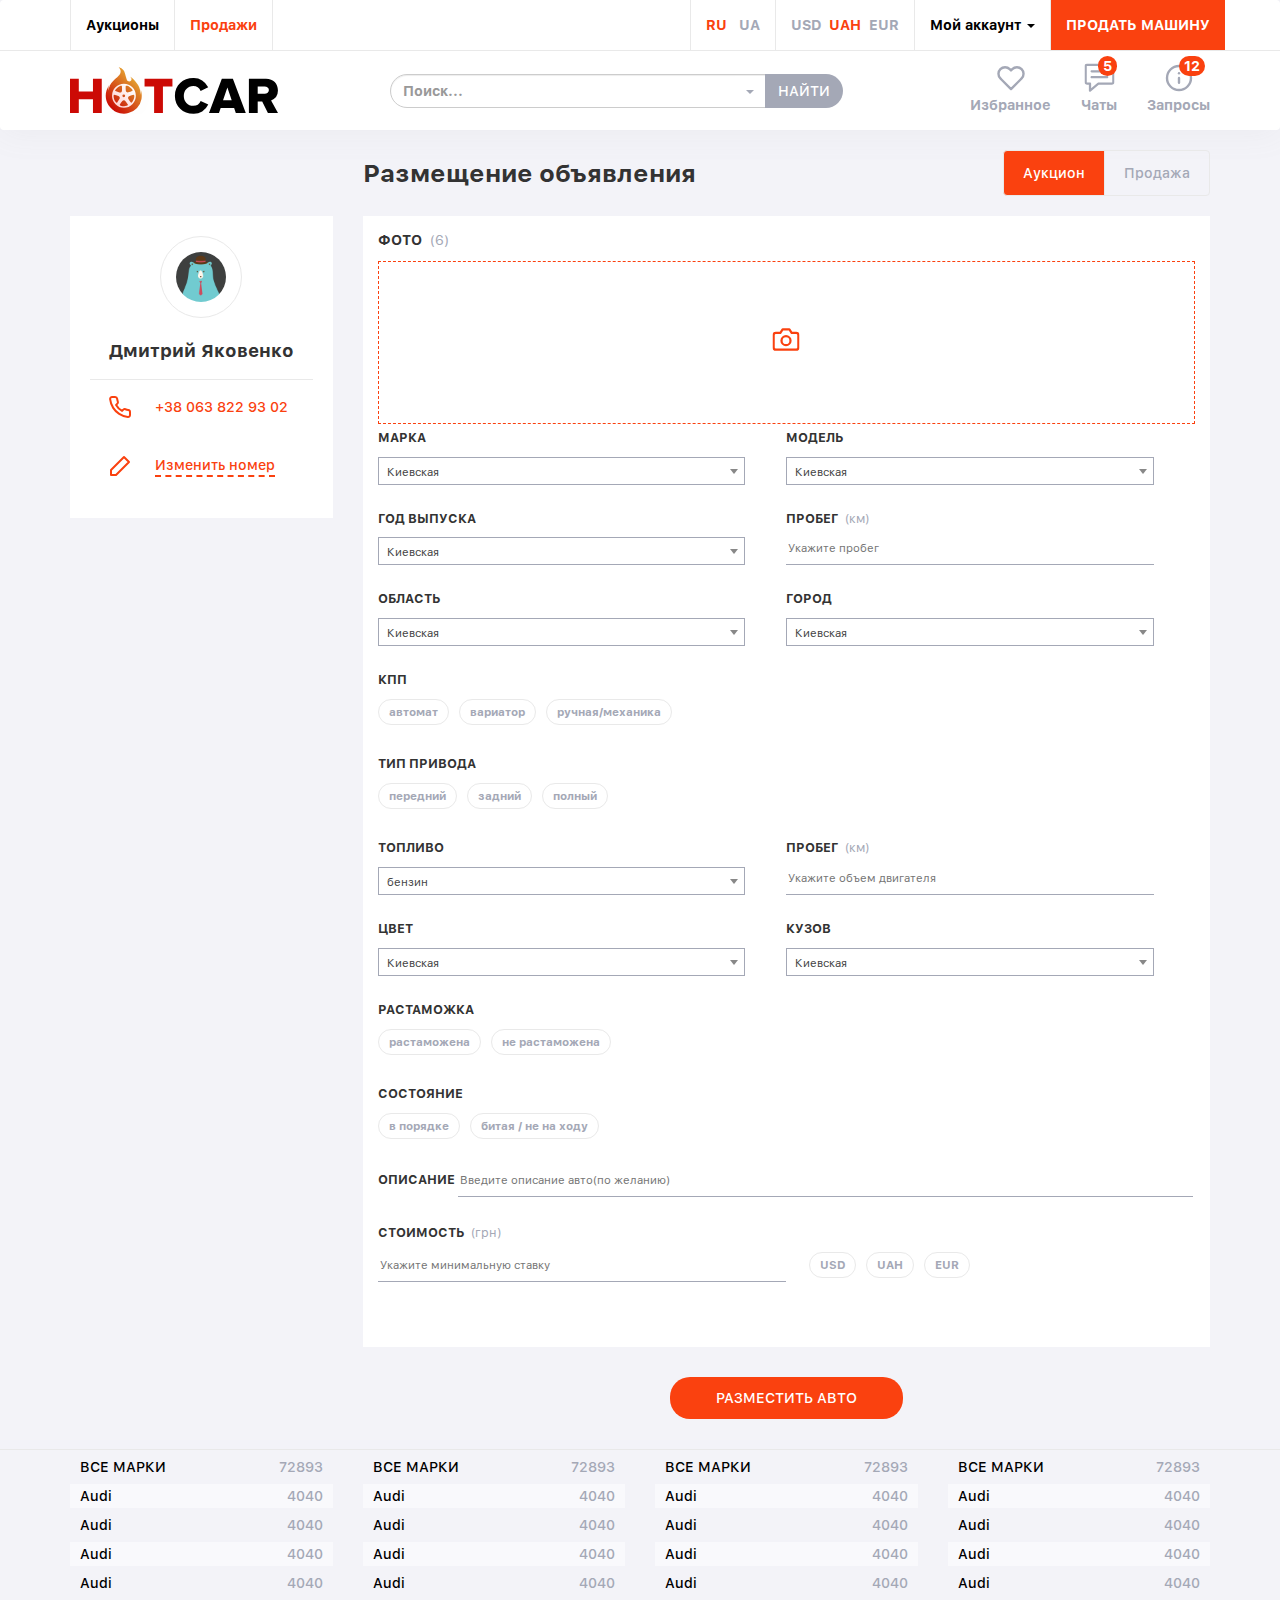
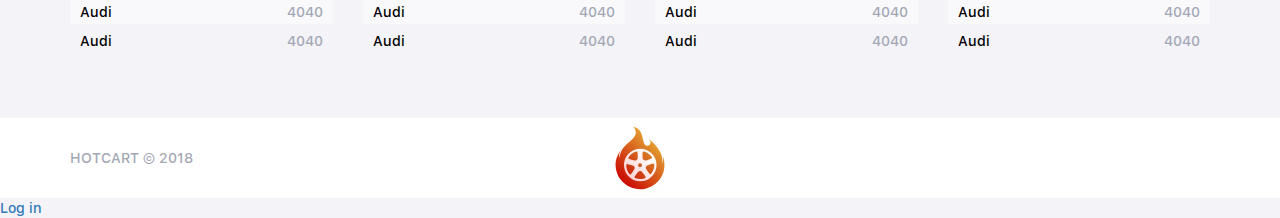
==== advert-auction.html @ 9078c1a8 "add advert fields" ====
<!DOCTYPE html>
<html lang="en">
<head>
    <meta charset="UTF-8">
    <title>Advert</title>
    <link rel="stylesheet" href="css/reset.css">
    <link rel="stylesheet" href="plugins/bootstrap/css/bootstrap.min.css">
    <link rel="stylesheet" href="plugins/Magnific-Popup/css/magnific-popup.css">
    <link rel="stylesheet" href="css/fonts.css">
    <link rel="stylesheet" href="https://use.fontawesome.com/releases/v5.0.13/css/all.css"
          integrity="sha384-DNOHZ68U8hZfKXOrtjWvjxusGo9WQnrNx2sqG0tfsghAvtVlRW3tvkXWZh58N9jp" crossorigin="anonymous">
    <link rel="stylesheet" href="plugins/select2/css/select2.css">
    <link rel="stylesheet" href="plugins/jquery-ui/jquery-ui.css">
    <link rel="stylesheet" href="css/style.css">
    <link rel="stylesheet" href="css/media-queries.css">
    <meta name="viewport" content="width=device-width, initial-scale=1">
</head>
<body>

<nav class="navbar">
    <div class="container-fluid">
        <div class="navbar-header">
            <button type="button" class="navbar-toggle collapsed" data-toggle="collapse"
                    data-target="#navbar-collapse-1, #navbar-collapse-2" aria-expanded="false">
                <span class="sr-only">Toggle navigation</span>
                <span class="icon-bar"></span>
                <span class="icon-bar"></span>
                <span class="icon-bar"></span>
            </button>
            <a class="navbar-brand navbar-brand-sm" href="index.html"><img src="assets/images/Logo.svg" alt=""></a>
        </div>
        <div class="collapse navbar-collapse navbar-layer-one" id="navbar-collapse-1">
            <div class="container">
                <ul class="nav navbar-nav link-black">
                    <li class="br-right br-left"><a href="auction-list.html">Аукционы <span
                            class="sr-only">(current)</span></a>
                    </li>
                    <li class="br-right"><a href="index.html" class="active" >Продажи</a></li>
                </ul>
                <ul class="nav navbar-nav navbar-right">
                    <li class="br-right br-left link-grey">
                        <div class="lang-select">
                            <a href="#" class="active">RU</a>
                            <a href="#">UA</a>
                        </div>
                    </li>
                    <li class="br-right">
                        <div class="curr-select link-grey">
                            <a href="#">USD</a>
                            <a href="#" class="active">UAH</a>
                            <a href="#">EUR</a>
                        </div>
                    </li>
                    <li class="dropdown link-black">
                        <a href="#" class="dropdown-toggle br-right" data-toggle="dropdown" role="button"
                           aria-haspopup="true" aria-expanded="false">Мой аккаунт <span class="caret"></span></a>
                        <ul class="dropdown-menu account-dropdown">
                            <li><a href="my-cars-auction.html"><span class="nav-icon"><i class="fas fa-car"></i></span>Мои авто</a></li>
                            <li role="separator" class="divider"></li>
                            <li><a class="profSetPopup" href="#profSet-modal"><span class="nav-icon"><i class="fas fa-cog"></i></span>Настройки</a></li>
                            <li role="separator" class="divider"></li>
                            <li><a href="#"><span class="nav-icon"><i class="fas fa-power-off"></i></span>Выйти</a></li>
                        </ul>
                    </li>
                    <li class="sale-car"><a href="advert-sale.html" class="btn-accent">Продать машину</a></li>
                </ul>
            </div>
        </div>
        <div class="collapse navbar-collapse  navbar-layer-two" id="navbar-collapse-2">
            <div class="container layer-two-container">
                <ul class="nav navbar-nav nav-brand">
                    <a class="navbar-brand navbar-brand-lg" href="index.html"><img src="assets/images/Logo.svg" alt=""></a>
                </ul>
                <ul class="nav navbar-nav navbar-grow">
                    <form class="navbar-form navbar-form--search">
                        <div class="input-group input-search">
                            <input class="form-control header-search" placeholder="Поиск..."
                                   aria-label="Text input with segmented button dropdown">
                            <div class="input-group-btn">
                                <button type="button" class="btn dropdown-toggle dropdown-search-toggle" data-toggle="dropdown"
                                        aria-haspopup="true" aria-expanded="false">
                                    <span class="caret"></span>
                                    <span class="sr-only">Toggle Dropdown</span>
                                </button>
                                <button type="button" class="btn btn-search">Найти</button>
                                <ul class="dropdown-menu dropdown-menu-right">
                                    <li><a href="auction-list.html">Аукционы</a></li>
                                    <li><a href="auction-list.html">Продажи</a></li>
                                </ul>
                            </div>
                        </div>
                    </form>
                </ul>
                <ul class="nav navbar-nav navbar-right nav-icons">
                    <li class="link-grey">
                        <a href="#">
                            <div class="header-icon">
                                <svg xmlns="http://www.w3.org/2000/svg" width="24" height="24" viewBox="0 0 24 24"
                                     fill="none" stroke="currentColor" stroke-width="2" stroke-linecap="round"
                                     stroke-linejoin="round" class="feather feather-heart">
                                    <path d="M20.84 4.61a5.5 5.5 0 0 0-7.78 0L12 5.67l-1.06-1.06a5.5 5.5 0 0 0-7.78 7.78l1.06 1.06L12 21.23l7.78-7.78 1.06-1.06a5.5 5.5 0 0 0 0-7.78z"></path>
                                </svg>
                            </div>
                            <span>Избранное</span>
                        </a>
                    </li>
                    <li class="link-grey">
                        <a href="#">
                            <div class="header-icon">
                                <svg xmlns="http://www.w3.org/2000/svg" width="25px" height="24px" viewBox="0 0 25 24"
                                     version="1.1" xmlns:xlink="http://www.w3.org/1999/xlink">
                                    <title>3H</title>
                                    <desc>Created with Sketch.</desc>
                                    <defs></defs>
                                    <g id="Page-1" stroke="none" stroke-width="1" fill="none" fill-rule="evenodd">
                                        <g id="Группы-Открыт-поиск-Copy" transform="translate(-25.000000, -762.000000)"
                                           fill="var(--regGtey)">
                                            <path d="M43.9082278,772.335443 C44.4329114,772.335443 44.8575949,772.759494 44.8575949,773.28481 C44.8575949,773.810127 44.4329114,774.234177 43.9082278,774.234177 L30.9721519,774.234177 C30.4474684,774.234177 30.0227848,773.810127 30.0227848,773.28481 C30.0227848,772.759494 30.4474684,772.335443 30.9721519,772.335443 L43.9082278,772.335443 Z M30.9721519,767.506329 L43.9082278,767.506329 C44.4329114,767.506329 44.8575949,767.93038 44.8575949,768.455696 C44.8575949,768.974684 44.4329114,769.405063 43.9082278,769.405063 L30.9721519,769.405063 C30.4474684,769.405063 30.0227848,768.974684 30.0227848,768.455696 C30.0227848,767.93038 30.4474684,767.506329 30.9721519,767.506329 Z M48.1012658,777.620253 C48.1012658,777.683544 47.978481,777.803797 47.7848101,777.803797 L36.5506329,777.803797 C36.535443,777.803797 36.521519,777.803797 36.5063291,777.803797 C36.4727848,777.810127 36.4398734,777.810127 36.4063291,777.816456 C36.3772152,777.822785 36.3481013,777.829114 36.3189873,777.835443 C36.2886076,777.841772 36.2594937,777.85443 36.2297468,777.860759 C36.2,777.873418 36.171519,777.886076 36.143038,777.898734 C36.1164557,777.911392 36.0911392,777.924051 36.0658228,777.936709 C36.0360759,777.955696 36.0082278,777.974684 35.9810127,778 C35.9689873,778.006329 35.9563291,778.012658 35.9449367,778.018987 L30.5379747,782.506329 L30.5379747,778.753165 C30.5379747,778.227848 30.1132911,777.803797 29.5886076,777.803797 L27.2151899,777.803797 C27.0221519,777.803797 26.8987342,777.683544 26.8987342,777.620253 L26.8987342,764.075949 C26.8987342,764.012658 27.0221519,763.898734 27.2151899,763.898734 L47.7848101,763.898734 C47.978481,763.898734 48.1012658,764.012658 48.1012658,764.075949 L48.1012658,777.620253 Z M27.2151899,762 C25.9943038,762 25,762.93038 25,764.075949 L25,777.620253 C25,778.772152 25.9943038,779.702532 27.2151899,779.702532 L28.6392405,779.702532 L28.6392405,784.525316 C28.6392405,784.892405 28.8518987,785.227848 29.185443,785.386076 C29.3139241,785.449367 29.4518987,785.474684 29.5886076,785.474684 C29.8063291,785.474684 30.021519,785.398734 30.1949367,785.259494 L36.893038,779.702532 L47.7848101,779.702532 C49.0063291,779.702532 50,778.772152 50,777.620253 L50,764.075949 C50,762.93038 49.0063291,762 47.7848101,762 L27.2151899,762 Z"
                                                  id="3H">
                                            </path>
                                        </g>
                                    </g>
                                </svg>
                            </div>
                            <span>Чаты</span>
                        </a>
                        <div class="pic-counter">5</div>
                    </li>
                    <li class="link-grey">
                        <a href="requests-page.html">
                            <div class="header-icon">
                                <svg xmlns="http://www.w3.org/2000/svg" width="24" height="24" viewBox="0 0 24 24"
                                     fill="none" stroke="currentColor" stroke-width="2" stroke-linecap="round"
                                     stroke-linejoin="round" class="feather feather-info">
                                    <circle cx="12" cy="12" r="10"></circle>
                                    <line x1="12" y1="16" x2="12" y2="12"></line>
                                    <line x1="12" y1="8" x2="12" y2="8"></line>
                                </svg>
                            </div>
                            <span>Запросы</span>
                        </a>
                        <div class="pic-counter">12</div>
                    </li>
                    <!--TODO-->
                    <!--UNLOGIN USER ICON-->
                    <!--<li class="link-grey">-->
                    <!--<a href="#logIn-modal" class="logInPopup">-->
                    <!--<div class="header-icon header-icon__unlogin">-->
                    <!--<svg id="target" xmlns="http://www.w3.org/2000/svg" viewBox="0 0 24 24">-->
                    <!--<path d="M12,8a2.5,2.5,0,1,0,2.5,2.5A2.5,2.5,0,0,0,12,8Zm0,4a1.5,1.5,0,1,1,1.5-1.5A1.5,1.5,0,0,1,12,12Z"/>-->
                    <!--<path d="M12,5a7,7,0,1,0,7,7A7,7,0,0,0,12,5ZM8.6,16.94a5.09,5.09,0,0,1,.22-.54,3.58,3.58,0,0,1,6.37.09c.07.15.13.31.19.47A6.06,6.06,0,0,1,12,18,6,6,0,0,1,8.6,16.94Zm7.58-.65c0-.08-.06-.18-.11-.27A4.57,4.57,0,0,0,8,15.92a2.28,2.28,0,0,0-.15.36,6,6,0,1,1,8.38,0Z"/>-->
                    <!--</svg>-->
                    <!--</div>-->
                    <!--<span>Авторизация</span>-->
                    <!--</a>-->
                    <!--</li>-->
                </ul>
            </div>
        </div>
    </div>
</nav>

<section class="page-content">
    <div class="container">
        <div class="row">
            <div class="col-xs-12 col-sm-offset-4 col-sm-8 col-md-offset-3 col-md-9 col-lg-offset-3 col-lg-9">
                <div class="page-title-wrapper page-title-wrapper__advert">
                    <div class="page-title">
                        <div class="page-title__name">Размещение объявления</div>
                    </div>
                    <div class="advert-type-select">
                        <a href="advert-auction.html" class="btn advert-btn advert-btn__auction active" for="AdvertAuction">Аукцион</a>
                        <a href="advert-sale.html" class="btn advert-btn advert-btn__sell" for="AdvertSale">Продажа</a>
                    </div>
                </div>
            </div>
        </div>
        <div class="row">
            <div class="col-xs-12 col-sm-4 col-md-3 col-lg-3">
                <div class="sidebar-block sidebar-seller sidebar-seller__owner">
                    <div class="seller-bio">
                        <div class="seller-img">
                            <img src="assets/images/profile-avatar.png" alt="Profile image">
                        </div>
                        <div class="seller-description">
                            <div class="seller-name">Дмитрий Яковенко</div>
                        </div>
                    </div>
                    <div class="seller-info">
                        <div class="sidebar-seller-svg">
                            <svg xmlns="http://www.w3.org/2000/svg" width="24" height="24" viewBox="0 0 24 24"
                                 fill="none" stroke="currentColor" stroke-width="2" stroke-linecap="round"
                                 stroke-linejoin="round" class="feather feather-phone">
                                <path d="M22 16.92v3a2 2 0 0 1-2.18 2 19.79 19.79 0 0 1-8.63-3.07 19.5 19.5 0 0 1-6-6 19.79 19.79 0 0 1-3.07-8.67A2 2 0 0 1 4.11 2h3a2 2 0 0 1 2 1.72 12.84 12.84 0 0 0 .7 2.81 2 2 0 0 1-.45 2.11L8.09 9.91a16 16 0 0 0 6 6l1.27-1.27a2 2 0 0 1 2.11-.45 12.84 12.84 0 0 0 2.81.7A2 2 0 0 1 22 16.92z"></path>
                            </svg>
                        </div>
                        <div class="seller-contact seller-phone seller-phone">+38 063 822 93 02</div>
                    </div>
                    <div class="seller-info">
                        <div class="sidebar-seller-svg">
                            <svg xmlns="http://www.w3.org/2000/svg" width="24" height="24" viewBox="0 0 24 24"
                                 fill="none" stroke="currentColor" stroke-width="2" stroke-linecap="round"
                                 stroke-linejoin="round" class="feather feather-edit-2">
                                <polygon points="16 3 21 8 8 21 3 21 3 16 16 3"></polygon>
                            </svg>
                        </div>
                        <div class="seller-contact">Изменить номер</div>
                    </div>
                </div>

            </div>
            <div class="col-xs-12 col-sm-8 col-md-9 col-lg-9">
                <div class="advert-content clearfix">
                    <div class="advert-opt advert-opt__long">
                        <div class="advert-opt-name">фото</div>
                        <div class="advert-counter-value">6</div>
                        <div class="advert-fileupload">
                            <div id="dZUpload" class="dropzone">
                                <div class="upload-space dz-preview dz-processing dz-error dz-complete dz-image-preview" id="uploadIcon">
                                    <div class="dropzone-icon">
                                        <svg xmlns="http://www.w3.org/2000/svg" width="24" height="24"
                                             viewBox="0 0 24 24"
                                             fill="none" stroke="currentColor" stroke-width="2" stroke-linecap="round"
                                             stroke-linejoin="round" class="feather feather-camera">
                                            <path d="M23 19a2 2 0 0 1-2 2H3a2 2 0 0 1-2-2V8a2 2 0 0 1 2-2h4l2-3h6l2 3h4a2 2 0 0 1 2 2z"></path>
                                            <circle cx="12" cy="13" r="4"></circle>
                                        </svg>
                                    </div>
                                </div>
                            </div>
                        </div>
                        <div class="advert-opt">
                            <div class="advert-opt-name">марка</div>
                            <div class="advert-opt-select">
                                <select class="js-select">
                                    <option value="KY">Киевская</option>
                                    <option value="CH">Черниговская</option>
                                    <option value="LV">Львовская</option>
                                    <option value="KH">Харьковская</option>
                                </select>
                            </div>
                        </div>
                        <div class="advert-opt">
                            <div class="advert-opt-name">модель</div>
                            <div class="advert-opt-select">
                                <select class="js-select">
                                    <option value="KY">Киевская</option>
                                    <option value="CH">Черниговская</option>
                                    <option value="LV">Львовская</option>
                                    <option value="KH">Харьковская</option>
                                </select>
                            </div>
                        </div>
                        <div class="advert-opt">
                            <div class="advert-opt-name">год выпуска</div>
                            <div class="advert-opt-select">
                                <select class="js-select">
                                    <option value="KY">Киевская</option>
                                    <option value="CH">Черниговская</option>
                                    <option value="LV">Львовская</option>
                                    <option value="KH">Харьковская</option>
                                </select>
                            </div>
                        </div>
                        <div class="advert-opt">
                            <div class="advert-opt-name">пробег</div>
                            <div class="advert-counter-value">км</div>
                            <input type="text" class="advert-opt-input" placeholder="Укажите пробег">
                        </div>
                        <div class="advert-opt">
                            <div class="advert-opt-name">область</div>
                            <div class="advert-opt-select">
                                <select class="js-select">
                                    <option value="KY">Киевская</option>
                                    <option value="CH">Черниговская</option>
                                    <option value="LV">Львовская</option>
                                    <option value="KH">Харьковская</option>
                                </select>
                            </div>
                        </div>
                        <div class="advert-opt">
                            <div class="advert-opt-name">город</div>
                            <div class="advert-opt-select">
                                <select class="js-select">
                                    <option value="KY">Киевская</option>
                                    <option value="CH">Черниговская</option>
                                    <option value="LV">Львовская</option>
                                    <option value="KH">Харьковская</option>
                                </select>
                            </div>
                        </div>
                        <div class="advert-opt advert-opt__long">
                            <div class="advert-opt-name">кпп</div>
                            <div class="advert-opt-list">
                                <input type="radio" class="advert-radio" id="kppAuto" name="advertKpp">
                                <label for="kppAuto" class="advert-opt-list-item">автомат</label>
                                <input type="radio" class="advert-radio" id="kppVariator" name="advertKpp">
                                <label for="kppVariator" class="advert-opt-list-item">вариатор</label>
                                <input type="radio" class="advert-radio" id="kppMix" name="advertKpp">
                                <label for="kppMix" class="advert-opt-list-item">ручная/механика</label>
                            </div>
                        </div>
                        <div class="advert-opt advert-opt__long">
                            <div class="advert-opt-name">тип привода</div>
                            <div class="advert-opt-list">
                                <input type="radio" class="advert-radio" id="driveFront" name="advertDrive">
                                <label for="driveFront" class="advert-opt-list-item">передний</label>
                                <input type="radio" class="advert-radio" id="driveBack" name="advertDrive">
                                <label for="driveBack" class="advert-opt-list-item">задний</label>
                                <input type="radio" class="advert-radio" id="driveFull" name="advertDrive">
                                <label for="driveFull" class="advert-opt-list-item">полный</label>
                            </div>
                        </div>
                        <div class="advert-opt">
                            <div class="advert-opt-name">топливо</div>
                            <div class="advert-opt-select">
                                <select class="js-select">
                                    <option value="KY">бензин</option>
                                    <option value="CH">газ</option>
                                    <option value="LV">газ/бензин</option>
                                    <option value="KH">дизель</option>
                                </select>
                            </div>
                        </div>
                        <div class="advert-opt">
                            <div class="advert-opt-name">пробег</div>
                            <div class="advert-counter-value">км</div>
                            <input type="text" class="advert-opt-input" placeholder="Укажите объем двигателя">
                        </div>
                        <div class="advert-opt">
                            <div class="advert-opt-name">цвет</div>
                            <div class="advert-opt-select">
                                <select class="js-select">
                                    <option value="KY">Киевская</option>
                                    <option value="CH">Черниговская</option>
                                    <option value="LV">Львовская</option>
                                    <option value="KH">Харьковская</option>
                                </select>
                            </div>
                        </div>
                        <div class="advert-opt">
                            <div class="advert-opt-name">кузов</div>
                            <div class="advert-opt-select">
                                <select class="js-select">
                                    <option value="KY">Киевская</option>
                                    <option value="CH">Черниговская</option>
                                    <option value="LV">Львовская</option>
                                    <option value="KH">Харьковская</option>
                                </select>
                            </div>
                        </div>
                        <div class="advert-opt advert-opt__long">
                            <div class="advert-opt-name">растаможка</div>
                            <div class="advert-opt-list">
                                <input type="radio" class="advert-radio" id="borderYes" name="advertBorder">
                                <label for="borderYes" class="advert-opt-list-item">растаможена</label>
                                <input type="radio" class="advert-radio" id="borderNo" name="advertBorder">
                                <label for="borderNo" class="advert-opt-list-item">не растаможена</label>
                            </div>
                        </div>
                        <div class="advert-opt advert-opt__long">
                            <div class="advert-opt-name">состояние</div>
                            <div class="advert-opt-list">
                                <input type="radio" class="advert-radio" id="stateYes" name="advertState">
                                <label for="stateYes" class="advert-opt-list-item">в порядке</label>
                                <input type="radio" class="advert-radio" id="stateNo" name="advertState">
                                <label for="stateNo" class="advert-opt-list-item">битая / не на ходу</label>
                            </div>
                        </div>
                        <div class="advert-opt advert-opt__long">
                            <div class="advert-opt-name">описание</div>
                            <input type="text" class="advert-opt-input" placeholder="Введите описание авто(по желанию)">
                        </div>
                        <div class="advert-opt advert-opt__long">
                            <div class="advert-opt-name">стоимость</div>
                            <div class="advert-counter-value">грн</div>
                            <div class="advert-opt-list advert-opt-list__curr">
                                <input type="text" class="advert-opt-input" placeholder="Укажите минимальную ставку">
                                <input type="radio" class="advert-radio" id="currUSD" name="advertCurrency">
                                <label for="currUSD" class="advert-opt-list-item">USD</label>
                                <input type="radio" class="advert-radio" id="currUAH" name="advertCurrency">
                                <label for="currUAH" class="advert-opt-list-item">UAH</label>
                                <input type="radio" class="advert-radio" id="currEUR" name="advertCurrency">
                                <label for="currEUR" class="advert-opt-list-item">EUR</label>
                            </div>
                        </div>
                    </div>
                </div>
                <div class="btn__more">
                    <button class="btn btn-accent btn-round">Разместить авто</button>
                </div>
            </div>
        </div>
</section>

<section class="footer">
    <div class="container">
        <div class="row">
            <div class="hidden-xs hidden-sm col-md-3 col-lg-3">
                <div class="footer-moldel-list">
                    <a href="#" class="footer-model clearfix">
                        <div class="footer-model__name">ВСЕ МАРКИ</div>
                        <div class="footer-model__value">72893</div>
                    </a>
                    <a href="#" class="footer-model clearfix">
                        <div class="footer-model__name">Audi</div>
                        <div class="footer-model__value">4040</div>
                    </a>
                    <a href="#" class="footer-model clearfix">
                        <div class="footer-model__name">Audi</div>
                        <div class="footer-model__value">4040</div>
                    </a>
                    <a href="#" class="footer-model clearfix">
                        <div class="footer-model__name">Audi</div>
                        <div class="footer-model__value">4040</div>
                    </a>
                    <a href="#" class="footer-model clearfix">
                        <div class="footer-model__name">Audi</div>
                        <div class="footer-model__value">4040</div>
                    </a>
                    <a href="#" class="footer-model clearfix">
                        <div class="footer-model__name">Audi</div>
                        <div class="footer-model__value">4040</div>
                    </a>
                    <a href="#" class="footer-model clearfix">
                        <div class="footer-model__name">Audi</div>
                        <div class="footer-model__value">4040</div>
                    </a>
                </div>
            </div>
            <div class="hidden-xs hidden-sm col-md-3 col-lg-3">
                <div class="footer-moldel-list">
                    <a href="#" class="footer-model clearfix">
                        <div class="footer-model__name">ВСЕ МАРКИ</div>
                        <div class="footer-model__value">72893</div>
                    </a>
                    <a href="#" class="footer-model clearfix">
                        <div class="footer-model__name">Audi</div>
                        <div class="footer-model__value">4040</div>
                    </a>
                    <a href="#" class="footer-model clearfix">
                        <div class="footer-model__name">Audi</div>
                        <div class="footer-model__value">4040</div>
                    </a>
                    <a href="#" class="footer-model clearfix">
                        <div class="footer-model__name">Audi</div>
                        <div class="footer-model__value">4040</div>
                    </a>
                    <a href="#" class="footer-model clearfix">
                        <div class="footer-model__name">Audi</div>
                        <div class="footer-model__value">4040</div>
                    </a>
                    <a href="#" class="footer-model clearfix">
                        <div class="footer-model__name">Audi</div>
                        <div class="footer-model__value">4040</div>
                    </a>
                    <a href="#" class="footer-model clearfix">
                        <div class="footer-model__name">Audi</div>
                        <div class="footer-model__value">4040</div>
                    </a>
                </div>
            </div>
            <div class="hidden-xs hidden-sm col-md-3 col-lg-3">
                <div class="footer-moldel-list">
                    <a href="#" class="footer-model clearfix">
                        <div class="footer-model__name">ВСЕ МАРКИ</div>
                        <div class="footer-model__value">72893</div>
                    </a>
                    <a href="#" class="footer-model clearfix">
                        <div class="footer-model__name">Audi</div>
                        <div class="footer-model__value">4040</div>
                    </a>
                    <a href="#" class="footer-model clearfix">
                        <div class="footer-model__name">Audi</div>
                        <div class="footer-model__value">4040</div>
                    </a>
                    <a href="#" class="footer-model clearfix">
                        <div class="footer-model__name">Audi</div>
                        <div class="footer-model__value">4040</div>
                    </a>
                    <a href="#" class="footer-model clearfix">
                        <div class="footer-model__name">Audi</div>
                        <div class="footer-model__value">4040</div>
                    </a>
                    <a href="#" class="footer-model clearfix">
                        <div class="footer-model__name">Audi</div>
                        <div class="footer-model__value">4040</div>
                    </a>
                    <a href="#" class="footer-model clearfix">
                        <div class="footer-model__name">Audi</div>
                        <div class="footer-model__value">4040</div>
                    </a>
                </div>
            </div>
            <div class="hidden-xs hidden-sm col-md-3 col-lg-3">
                <div class="footer-moldel-list">
                    <a href="#" class="footer-model clearfix">
                        <div class="footer-model__name">ВСЕ МАРКИ</div>
                        <div class="footer-model__value">72893</div>
                    </a>
                    <a href="#" class="footer-model clearfix">
                        <div class="footer-model__name">Audi</div>
                        <div class="footer-model__value">4040</div>
                    </a>
                    <a href="#" class="footer-model clearfix">
                        <div class="footer-model__name">Audi</div>
                        <div class="footer-model__value">4040</div>
                    </a>
                    <a href="#" class="footer-model clearfix">
                        <div class="footer-model__name">Audi</div>
                        <div class="footer-model__value">4040</div>
                    </a>
                    <a href="#" class="footer-model clearfix">
                        <div class="footer-model__name">Audi</div>
                        <div class="footer-model__value">4040</div>
                    </a>
                    <a href="#" class="footer-model clearfix">
                        <div class="footer-model__name">Audi</div>
                        <div class="footer-model__value">4040</div>
                    </a>
                    <a href="#" class="footer-model clearfix">
                        <div class="footer-model__name">Audi</div>
                        <div class="footer-model__value">4040</div>
                    </a>
                </div>
            </div>
        </div>
    </div>
    <div class="footer-white">
        <div class="container">
            <div class="row">
                <div class="col-xs-4 col-sm-4 col-md-4 col-lg-4">
                    <div class="footer-copyright">
                        hotcart &#169 2018
                    </div>
                </div>
                <div class="col-xs-4 col-sm-4 col-md-4 col-lg-4">
                    <a href="index.html" class="footer-logo">
                        <img src="assets/images/Logo-icon.svg" alt="">
                    </a>
                </div>
                <div class="col-xs-4 col-sm-4 col-md-4 col-lg-4">
                    <div class="footer-share">
                        <a href="#" class="footer-share__facebook"><i class="fab fa-facebook-f"></i></a>
                        <a href="#" class="footer-share__telegram"><i class="fab fa-telegram"></i></a>
                    </div>
                </div>
            </div>
        </div>
    </div>
</section>

<a class="logInPopup" href="#logIn-modal">Log in</a>

<div id="logIn-modal" class="popup-content login-popup mfp-hide">
    <div class="popup-header clearfix">
        <div class="popup-tab br-right active">
            <div class="popup-tab-num">1</div>
            <div class="popup-tab-text">Ввод номера</div>
        </div>
        <div class="popup-tab br-right">
            <div class="popup-tab-num">2</div>
            <div class="popup-tab-text">Проверка номера</div>
        </div>
        <a class="popup-modal-dismiss" href="#" id="popup-close">
            <svg xmlns="http://www.w3.org/2000/svg" width="24" height="24" viewBox="0 0 24 24" fill="none"
                 stroke="currentColor" stroke-width="2" stroke-linecap="round" stroke-linejoin="round"
                 class="feather feather-x">
                <line x1="18" y1="6" x2="6" y2="18"></line>
                <line x1="6" y1="6" x2="18" y2="18"></line>
            </svg>
        </a>
    </div>
    <div class="popup-tab-content" id="phoneCheckTab">
        <div class="popup-title">Авторизация</div>
        <div class="popup-subtitle">Чтобы войти в систему, укажите номер елефона</div>
        <input type="text" id="logInPhone" class="form-control popoup-phone" placeholder="380">
        <button class="btn btn-popup btn-accent" id="phoneEnter">вход</button>
    </div>

    <div class="popup-tab-content" id="codeCheckTab">
        <div class="popup-title">Авторизация</div>
        <div class="popup-subtitle">На ваш телефон будет отправлено СМС с кодом подтверждения</div>
        <input type="text" id="logInPhoneConfirm" class="form-control popoup-phone popoup-phone-confirm"
               placeholder="0000">
        <button class="btn btn-popup btn-accent">готово</button>
    </div>
</div>


<div id="profSet-modal" class="popup-content profile-popup mfp-hide">
    <a class="popup-modal-dismiss" href="#" id="popup-close">
        <svg xmlns="http://www.w3.org/2000/svg" width="24" height="24" viewBox="0 0 24 24" fill="none"
             stroke="currentColor" stroke-width="2" stroke-linecap="round" stroke-linejoin="round"
             class="feather feather-x">
            <line x1="18" y1="6" x2="6" y2="18"></line>
            <line x1="6" y1="6" x2="18" y2="18"></line>
        </svg>
    </a>
    <div class="profile-set-wrapper">
        <div class="popup-title">Настройки профиля</div>
        <div class="profile-set-img">
            <svg id="target" xmlns="http://www.w3.org/2000/svg" viewBox="0 0 24 24"><title>User</title>
                <path d="M12,8a2.5,2.5,0,1,0,2.5,2.5A2.5,2.5,0,0,0,12,8Zm0,4a1.5,1.5,0,1,1,1.5-1.5A1.5,1.5,0,0,1,12,12Z"/>
                <path d="M12,5a7,7,0,1,0,7,7A7,7,0,0,0,12,5ZM8.6,16.94a5.09,5.09,0,0,1,.22-.54,3.58,3.58,0,0,1,6.37.09c.07.15.13.31.19.47A6.06,6.06,0,0,1,12,18,6,6,0,0,1,8.6,16.94Zm7.58-.65c0-.08-.06-.18-.11-.27A4.57,4.57,0,0,0,8,15.92a2.28,2.28,0,0,0-.15.36,6,6,0,1,1,8.38,0Z"/>
            </svg>
            <a href="#">Добавить фото</a>
        </div>
        <div class="profile-set">
            <div class="profile-set__title">имя</div>
            <div class="prof-set prof-set__name">
                <input type="text" class="set-input" placeholder="Укажите ваше имя">
            </div>
            <div class="profile-set__title">фамилия</div>
            <div class="prof-set prof-set__lname">
                <input type="text" class="set-input" placeholder="Укажите вашу фамилию">
            </div>
            <div class="profile-set__title">область</div>
            <div class="prof-set prof-set__region">
                <select class="js-select">
                    <option value="KY">Киевская</option>
                    <option value="CH">Черниговская</option>
                    <option value="LV">Львовская</option>
                    <option value="KH">Харьковская</option>
                </select>
            </div>
            <div class="profile-set__title">город</div>
            <div class="prof-set prof-set__city">
                <select class="js-select">
                    <option value="KY">Киев</option>
                    <option value="CH">Чернигов</option>
                    <option value="LV">Львов</option>
                    <option value="KH">Харьков</option>
                    <option value="LU">Луганск</option>
                </select>
            </div>
            <div class="profile-set__title">e-mail</div>
            <div class="prof-set prof-set__email">
                <input type="text" class="set-input" placeholder="Укажите e-mail">
            </div>
        </div>
        <div class="popup-btn-wrapper">
            <button class="btn btn-popup btn-accent">сохранить</button>
        </div>
    </div>
</div>

<div id="logIn-modal" class="popup-content login-popup mfp-hide">
    <div class="popup-header clearfix">
        <div class="popup-tab br-right active">
            <div class="popup-tab-num">1</div>
            <div class="popup-tab-text">Ввод номера</div>
        </div>
        <div class="popup-tab br-right">
            <div class="popup-tab-num">2</div>
            <div class="popup-tab-text">Проверка номера</div>
        </div>
        <a class="popup-modal-dismiss" href="#" id="popup-close">
            <svg xmlns="http://www.w3.org/2000/svg" width="24" height="24" viewBox="0 0 24 24" fill="none"
                 stroke="currentColor" stroke-width="2" stroke-linecap="round" stroke-linejoin="round"
                 class="feather feather-x">
                <line x1="18" y1="6" x2="6" y2="18"></line>
                <line x1="6" y1="6" x2="18" y2="18"></line>
            </svg>
        </a>
    </div>
    <div class="popup-tab-content" id="phoneCheckTab">
        <div class="popup-title">Авторизация</div>
        <div class="popup-subtitle">Чтобы войти в систему, укажите номер елефона</div>
        <input type="text" id="logInPhone" class="form-control popoup-phone" placeholder="380">
        <button class="btn btn-popup btn-accent" id="phoneEnter">вход</button>
    </div>

    <div class="popup-tab-content" id="codeCheckTab">
        <div class="popup-title">Авторизация</div>
        <div class="popup-subtitle">На ваш телефон будет отправлено СМС с кодом подтверждения</div>
        <input type="text" id="logInPhoneConfirm" class="form-control popoup-phone popoup-phone-confirm"
               placeholder="0000">
        <button class="btn btn-popup btn-accent">готово</button>
    </div>
</div>


<div id="profSet-modal" class="popup-content profile-popup mfp-hide">
    <a class="popup-modal-dismiss" href="#" id="popup-close">
        <svg xmlns="http://www.w3.org/2000/svg" width="24" height="24" viewBox="0 0 24 24" fill="none"
             stroke="currentColor" stroke-width="2" stroke-linecap="round" stroke-linejoin="round"
             class="feather feather-x">
            <line x1="18" y1="6" x2="6" y2="18"></line>
            <line x1="6" y1="6" x2="18" y2="18"></line>
        </svg>
    </a>
    <div class="profile-set-wrapper">
        <div class="popup-title">Настройки профиля</div>
        <div class="profile-set-img">
            <svg id="target" xmlns="http://www.w3.org/2000/svg" viewBox="0 0 24 24"><title>User</title>
                <path d="M12,8a2.5,2.5,0,1,0,2.5,2.5A2.5,2.5,0,0,0,12,8Zm0,4a1.5,1.5,0,1,1,1.5-1.5A1.5,1.5,0,0,1,12,12Z"/>
                <path d="M12,5a7,7,0,1,0,7,7A7,7,0,0,0,12,5ZM8.6,16.94a5.09,5.09,0,0,1,.22-.54,3.58,3.58,0,0,1,6.37.09c.07.15.13.31.19.47A6.06,6.06,0,0,1,12,18,6,6,0,0,1,8.6,16.94Zm7.58-.65c0-.08-.06-.18-.11-.27A4.57,4.57,0,0,0,8,15.92a2.28,2.28,0,0,0-.15.36,6,6,0,1,1,8.38,0Z"/>
            </svg>
            <a href="#">Добавить фото</a>
        </div>
        <div class="profile-set">
            <div class="profile-set__title">имя</div>
            <div class="prof-set prof-set__name">
                <input type="text" class="set-input" placeholder="Укажите ваше имя">
            </div>
            <div class="profile-set__title">фамилия</div>
            <div class="prof-set prof-set__lname">
                <input type="text" class="set-input" placeholder="Укажите вашу фамилию">
            </div>
            <div class="profile-set__title">область</div>
            <div class="prof-set prof-set__region">
                <select class="js-select">
                    <option value="KY">Киевская</option>
                    <option value="CH">Черниговская</option>
                    <option value="LV">Львовская</option>
                    <option value="KH">Харьковская</option>
                </select>
            </div>
            <div class="profile-set__title">город</div>
            <div class="prof-set prof-set__city">
                <select class="js-select">
                    <option value="KY">Киев</option>
                    <option value="CH">Чернигов</option>
                    <option value="LV">Львов</option>
                    <option value="KH">Харьков</option>
                    <option value="LU">Луганск</option>
                </select>
            </div>
            <div class="profile-set__title">e-mail</div>
            <div class="prof-set prof-set__email">
                <input type="text" class="set-input" placeholder="Укажите e-mail">
            </div>
        </div>
        <div class="popup-btn-wrapper">
            <button class="btn btn-popup btn-accent">сохранить</button>
        </div>
    </div>
</div>


<script src="https://ajax.googleapis.com/ajax/libs/jquery/1.11.0/jquery.min.js"></script>
<script src="plugins/bootstrap/js/bootstrap.min.js"></script>
<script src="plugins/Magnific-Popup/js/jquery.magnific-popup.min.js"></script>
<script src="plugins/maskedinput/jquery.maskedinput.js"></script>
<script src="plugins/slick/slick.min.js"></script>
<script src="plugins/select2/js/select2.js"></script>
<script src="plugins/jquery-ui/jquery-ui.js"></script>
<script src="plugins/dropzone/dropzone.js"></script>
<script src="plugins/jquery.countdown-2.2.0/jquery.countdown.min.js"></script>
<script src="plugins/ion-rangeSlider/js/ion.rangeSlider.js"></script>
<script src="js/common.js"></script>

</body>
</html>
---- css/fonts.css ----
@font-face{
    font-family: "SFUI-Text";
    src: url("../fonts/SFUIText-Regular.otf");
    font-weight: 300;
}

@font-face{
    font-family: "SFUI-Text";
    src: url("../fonts/SFUIText-Medium.otf");
    font-weight: 500;
}

@font-face{
    font-family: "SFUI-Text";
    src: url("../fonts/SF-UI-Text-Bold.otf");
    font-weight: 700;
}
---- plugins/select2/css/select2.css ----
.select2-container {
  box-sizing: border-box;
  display: inline-block;
  margin: 0;
  position: relative;
  vertical-align: middle; }
  .select2-container .select2-selection--single {
    box-sizing: border-box;
    cursor: pointer;
    display: block;
    height: 28px;
    user-select: none;
    -webkit-user-select: none; }
    .select2-container .select2-selection--single .select2-selection__rendered {
      display: block;
      padding-left: 8px;
      padding-right: 20px;
      overflow: hidden;
      text-overflow: ellipsis;
      white-space: nowrap; }
    .select2-container .select2-selection--single .select2-selection__clear {
      position: relative; }
  .select2-container[dir="rtl"] .select2-selection--single .select2-selection__rendered {
    padding-right: 8px;
    padding-left: 20px; }
  .select2-container .select2-selection--multiple {
    box-sizing: border-box;
    cursor: pointer;
    display: block;
    min-height: 32px;
    user-select: none;
    -webkit-user-select: none; }
    .select2-container .select2-selection--multiple .select2-selection__rendered {
      display: inline-block;
      overflow: hidden;
      padding-left: 8px;
      text-overflow: ellipsis;
      white-space: nowrap; }
  .select2-container .select2-search--inline {
    float: left; }
    .select2-container .select2-search--inline .select2-search__field {
      box-sizing: border-box;
      border: none;
      font-size: 100%;
      margin-top: 5px;
      padding: 0; }
      .select2-container .select2-search--inline .select2-search__field::-webkit-search-cancel-button {
        -webkit-appearance: none; }

.select2-dropdown {
  background-color: white;
  border: 1px solid #aaa;
  border-radius: 4px;
  box-sizing: border-box;
  display: block;
  position: absolute;
  left: -100000px;
  width: 100%;
  z-index: 1051; }

.select2-results {
  display: block; }

.select2-results__options {
  list-style: none;
  margin: 0;
  padding: 0; }

.select2-results__option {
  padding: 6px;
  user-select: none;
  -webkit-user-select: none; }
  .select2-results__option[aria-selected] {
    cursor: pointer; }

.select2-container--open .select2-dropdown {
  left: 0; }

.select2-container--open .select2-dropdown--above {
  border-bottom: none;
  border-bottom-left-radius: 0;
  border-bottom-right-radius: 0; }

.select2-container--open .select2-dropdown--below {
  border-top: none;
  border-top-left-radius: 0;
  border-top-right-radius: 0; }

.select2-search--dropdown {
  display: block;
  padding: 4px; }
  .select2-search--dropdown .select2-search__field {
    padding: 4px;
    width: 100%;
    box-sizing: border-box; }
    .select2-search--dropdown .select2-search__field::-webkit-search-cancel-button {
      -webkit-appearance: none; }
  .select2-search--dropdown.select2-search--hide {
    display: none; }

.select2-close-mask {
  border: 0;
  margin: 0;
  padding: 0;
  display: block;
  position: fixed;
  left: 0;
  top: 0;
  min-height: 100%;
  min-width: 100%;
  height: auto;
  width: auto;
  opacity: 0;
  z-index: 99;
  background-color: #fff;
  filter: alpha(opacity=0); }

.select2-hidden-accessible {
  border: 0 !important;
  clip: rect(0 0 0 0) !important;
  -webkit-clip-path: inset(50%) !important;
  clip-path: inset(50%) !important;
  height: 1px !important;
  overflow: hidden !important;
  padding: 0 !important;
  position: absolute !important;
  width: 1px !important;
  white-space: nowrap !important; }

.select2-container--default .select2-selection--single {
  background-color: #fff;
  border: 1px solid #aaa;
  border-radius: 4px; }
  .select2-container--default .select2-selection--single .select2-selection__rendered {
    color: #444;
    line-height: 28px; }
  .select2-container--default .select2-selection--single .select2-selection__clear {
    cursor: pointer;
    float: right;
    font-weight: bold; }
  .select2-container--default .select2-selection--single .select2-selection__placeholder {
    color: #999; }
  .select2-container--default .select2-selection--single .select2-selection__arrow {
    height: 26px;
    position: absolute;
    top: 1px;
    right: 1px;
    width: 20px; }
    .select2-container--default .select2-selection--single .select2-selection__arrow b {
      border-color: #888 transparent transparent transparent;
      border-style: solid;
      border-width: 5px 4px 0 4px;
      height: 0;
      left: 50%;
      margin-left: -4px;
      margin-top: -2px;
      position: absolute;
      top: 50%;
      width: 0; }

.select2-container--default[dir="rtl"] .select2-selection--single .select2-selection__clear {
  float: left; }

.select2-container--default[dir="rtl"] .select2-selection--single .select2-selection__arrow {
  left: 1px;
  right: auto; }

.select2-container--default.select2-container--disabled .select2-selection--single {
  background-color: #eee;
  cursor: default; }
  .select2-container--default.select2-container--disabled .select2-selection--single .select2-selection__clear {
    display: none; }

.select2-container--default.select2-container--open .select2-selection--single .select2-selection__arrow b {
  border-color: transparent transparent #888 transparent;
  border-width: 0 4px 5px 4px; }

.select2-container--default .select2-selection--multiple {
  background-color: white;
  border: 1px solid #aaa;
  border-radius: 4px;
  cursor: text; }
  .select2-container--default .select2-selection--multiple .select2-selection__rendered {
    box-sizing: border-box;
    list-style: none;
    margin: 0;
    padding: 0 5px;
    width: 100%; }
    .select2-container--default .select2-selection--multiple .select2-selection__rendered li {
      list-style: none; }
  .select2-container--default .select2-selection--multiple .select2-selection__placeholder {
    color: #999;
    margin-top: 5px;
    float: left; }
  .select2-container--default .select2-selection--multiple .select2-selection__clear {
    cursor: pointer;
    float: right;
    font-weight: bold;
    margin-top: 5px;
    margin-right: 10px; }
  .select2-container--default .select2-selection--multiple .select2-selection__choice {
    background-color: #e4e4e4;
    border: 1px solid #aaa;
    border-radius: 4px;
    cursor: default;
    float: left;
    margin-right: 5px;
    margin-top: 5px;
    padding: 0 5px; }
  .select2-container--default .select2-selection--multiple .select2-selection__choice__remove {
    color: #999;
    cursor: pointer;
    display: inline-block;
    font-weight: bold;
    margin-right: 2px; }
    .select2-container--default .select2-selection--multiple .select2-selection__choice__remove:hover {
      color: #333; }

.select2-container--default[dir="rtl"] .select2-selection--multiple .select2-selection__choice, .select2-container--default[dir="rtl"] .select2-selection--multiple .select2-selection__placeholder, .select2-container--default[dir="rtl"] .select2-selection--multiple .select2-search--inline {
  float: right; }

.select2-container--default[dir="rtl"] .select2-selection--multiple .select2-selection__choice {
  margin-left: 5px;
  margin-right: auto; }

.select2-container--default[dir="rtl"] .select2-selection--multiple .select2-selection__choice__remove {
  margin-left: 2px;
  margin-right: auto; }

.select2-container--default.select2-container--focus .select2-selection--multiple {
  border: solid black 1px;
  outline: 0; }

.select2-container--default.select2-container--disabled .select2-selection--multiple {
  background-color: #eee;
  cursor: default; }

.select2-container--default.select2-container--disabled .select2-selection__choice__remove {
  display: none; }

.select2-container--default.select2-container--open.select2-container--above .select2-selection--single, .select2-container--default.select2-container--open.select2-container--above .select2-selection--multiple {
  border-top-left-radius: 0;
  border-top-right-radius: 0; }

.select2-container--default.select2-container--open.select2-container--below .select2-selection--single, .select2-container--default.select2-container--open.select2-container--below .select2-selection--multiple {
  border-bottom-left-radius: 0;
  border-bottom-right-radius: 0; }

.select2-container--default .select2-search--dropdown .select2-search__field {
  border: 1px solid #aaa; }

.select2-container--default .select2-search--inline .select2-search__field {
  background: transparent;
  border: none;
  outline: 0;
  box-shadow: none;
  -webkit-appearance: textfield; }

.select2-container--default .select2-results > .select2-results__options {
  max-height: 200px;
  overflow-y: auto; }

.select2-container--default .select2-results__option[role=group] {
  padding: 0; }

.select2-container--default .select2-results__option[aria-disabled=true] {
  color: #999; }

.select2-container--default .select2-results__option[aria-selected=true] {
  background-color: #ddd; }

.select2-container--default .select2-results__option .select2-results__option {
  padding-left: 1em; }
  .select2-container--default .select2-results__option .select2-results__option .select2-results__group {
    padding-left: 0; }
  .select2-container--default .select2-results__option .select2-results__option .select2-results__option {
    margin-left: -1em;
    padding-left: 2em; }
    .select2-container--default .select2-results__option .select2-results__option .select2-results__option .select2-results__option {
      margin-left: -2em;
      padding-left: 3em; }
      .select2-container--default .select2-results__option .select2-results__option .select2-results__option .select2-results__option .select2-results__option {
        margin-left: -3em;
        padding-left: 4em; }
        .select2-container--default .select2-results__option .select2-results__option .select2-results__option .select2-results__option .select2-results__option .select2-results__option {
          margin-left: -4em;
          padding-left: 5em; }
          .select2-container--default .select2-results__option .select2-results__option .select2-results__option .select2-results__option .select2-results__option .select2-results__option .select2-results__option {
            margin-left: -5em;
            padding-left: 6em; }

.select2-container--default .select2-results__option--highlighted[aria-selected] {
  background-color: #5897fb;
  color: white; }

.select2-container--default .select2-results__group {
  cursor: default;
  display: block;
  padding: 6px; }

.select2-container--classic .select2-selection--single {
  background-color: #f7f7f7;
  border: 1px solid #aaa;
  border-radius: 4px;
  outline: 0;
  background-image: -webkit-linear-gradient(top, white 50%, #eeeeee 100%);
  background-image: -o-linear-gradient(top, white 50%, #eeeeee 100%);
  background-image: linear-gradient(to bottom, white 50%, #eeeeee 100%);
  background-repeat: repeat-x;
  filter: progid:DXImageTransform.Microsoft.gradient(startColorstr='#FFFFFFFF', endColorstr='#FFEEEEEE', GradientType=0); }
  .select2-container--classic .select2-selection--single:focus {
    border: 1px solid #5897fb; }
  .select2-container--classic .select2-selection--single .select2-selection__rendered {
    color: #444;
    line-height: 28px; }
  .select2-container--classic .select2-selection--single .select2-selection__clear {
    cursor: pointer;
    float: right;
    font-weight: bold;
    margin-right: 10px; }
  .select2-container--classic .select2-selection--single .select2-selection__placeholder {
    color: #999; }
  .select2-container--classic .select2-selection--single .select2-selection__arrow {
    background-color: #ddd;
    border: none;
    border-left: 1px solid #aaa;
    border-top-right-radius: 4px;
    border-bottom-right-radius: 4px;
    height: 26px;
    position: absolute;
    top: 1px;
    right: 1px;
    width: 20px;
    background-image: -webkit-linear-gradient(top, #eeeeee 50%, #cccccc 100%);
    background-image: -o-linear-gradient(top, #eeeeee 50%, #cccccc 100%);
    background-image: linear-gradient(to bottom, #eeeeee 50%, #cccccc 100%);
    background-repeat: repeat-x;
    filter: progid:DXImageTransform.Microsoft.gradient(startColorstr='#FFEEEEEE', endColorstr='#FFCCCCCC', GradientType=0); }
    .select2-container--classic .select2-selection--single .select2-selection__arrow b {
      border-color: #888 transparent transparent transparent;
      border-style: solid;
      border-width: 5px 4px 0 4px;
      height: 0;
      left: 50%;
      margin-left: -4px;
      margin-top: -2px;
      position: absolute;
      top: 50%;
      width: 0; }

.select2-container--classic[dir="rtl"] .select2-selection--single .select2-selection__clear {
  float: left; }

.select2-container--classic[dir="rtl"] .select2-selection--single .select2-selection__arrow {
  border: none;
  border-right: 1px solid #aaa;
  border-radius: 0;
  border-top-left-radius: 4px;
  border-bottom-left-radius: 4px;
  left: 1px;
  right: auto; }

.select2-container--classic.select2-container--open .select2-selection--single {
  border: 1px solid #5897fb; }
  .select2-container--classic.select2-container--open .select2-selection--single .select2-selection__arrow {
    background: transparent;
    border: none; }
    .select2-container--classic.select2-container--open .select2-selection--single .select2-selection__arrow b {
      border-color: transparent transparent #888 transparent;
      border-width: 0 4px 5px 4px; }

.select2-container--classic.select2-container--open.select2-container--above .select2-selection--single {
  border-top: none;
  border-top-left-radius: 0;
  border-top-right-radius: 0;
  background-image: -webkit-linear-gradient(top, white 0%, #eeeeee 50%);
  background-image: -o-linear-gradient(top, white 0%, #eeeeee 50%);
  background-image: linear-gradient(to bottom, white 0%, #eeeeee 50%);
  background-repeat: repeat-x;
  filter: progid:DXImageTransform.Microsoft.gradient(startColorstr='#FFFFFFFF', endColorstr='#FFEEEEEE', GradientType=0); }

.select2-container--classic.select2-container--open.select2-container--below .select2-selection--single {
  border-bottom: none;
  border-bottom-left-radius: 0;
  border-bottom-right-radius: 0;
  background-image: -webkit-linear-gradient(top, #eeeeee 50%, white 100%);
  background-image: -o-linear-gradient(top, #eeeeee 50%, white 100%);
  background-image: linear-gradient(to bottom, #eeeeee 50%, white 100%);
  background-repeat: repeat-x;
  filter: progid:DXImageTransform.Microsoft.gradient(startColorstr='#FFEEEEEE', endColorstr='#FFFFFFFF', GradientType=0); }

.select2-container--classic .select2-selection--multiple {
  background-color: white;
  border: 1px solid #aaa;
  border-radius: 4px;
  cursor: text;
  outline: 0; }
  .select2-container--classic .select2-selection--multiple:focus {
    border: 1px solid #5897fb; }
  .select2-container--classic .select2-selection--multiple .select2-selection__rendered {
    list-style: none;
    margin: 0;
    padding: 0 5px; }
  .select2-container--classic .select2-selection--multiple .select2-selection__clear {
    display: none; }
  .select2-container--classic .select2-selection--multiple .select2-selection__choice {
    background-color: #e4e4e4;
    border: 1px solid #aaa;
    border-radius: 4px;
    cursor: default;
    float: left;
    margin-right: 5px;
    margin-top: 5px;
    padding: 0 5px; }
  .select2-container--classic .select2-selection--multiple .select2-selection__choice__remove {
    color: #888;
    cursor: pointer;
    display: inline-block;
    font-weight: bold;
    margin-right: 2px; }
    .select2-container--classic .select2-selection--multiple .select2-selection__choice__remove:hover {
      color: #555; }

.select2-container--classic[dir="rtl"] .select2-selection--multiple .select2-selection__choice {
  float: right;
  margin-left: 5px;
  margin-right: auto; }

.select2-container--classic[dir="rtl"] .select2-selection--multiple .select2-selection__choice__remove {
  margin-left: 2px;
  margin-right: auto; }

.select2-container--classic.select2-container--open .select2-selection--multiple {
  border: 1px solid #5897fb; }

.select2-container--classic.select2-container--open.select2-container--above .select2-selection--multiple {
  border-top: none;
  border-top-left-radius: 0;
  border-top-right-radius: 0; }

.select2-container--classic.select2-container--open.select2-container--below .select2-selection--multiple {
  border-bottom: none;
  border-bottom-left-radius: 0;
  border-bottom-right-radius: 0; }

.select2-container--classic .select2-search--dropdown .select2-search__field {
  border: 1px solid #aaa;
  outline: 0; }

.select2-container--classic .select2-search--inline .select2-search__field {
  outline: 0;
  box-shadow: none; }

.select2-container--classic .select2-dropdown {
  background-color: white;
  border: 1px solid transparent; }

.select2-container--classic .select2-dropdown--above {
  border-bottom: none; }

.select2-container--classic .select2-dropdown--below {
  border-top: none; }

.select2-container--classic .select2-results > .select2-results__options {
  max-height: 200px;
  overflow-y: auto; }

.select2-container--classic .select2-results__option[role=group] {
  padding: 0; }

.select2-container--classic .select2-results__option[aria-disabled=true] {
  color: grey; }

.select2-container--classic .select2-results__option--highlighted[aria-selected] {
  background-color: #3875d7;
  color: white; }

.select2-container--classic .select2-results__group {
  cursor: default;
  display: block;
  padding: 6px; }

.select2-container--classic.select2-container--open .select2-dropdown {
  border-color: #5897fb; }
---- css/style.css ----
html {

    /*color variables*/

    --mainRed: #fa410f;
    --mainRedDark: #df3a0d;
    --regGtey: #a4a8b6;
    --lightGrey: #e9e9e9;
    --lightBlue: #f3f3f8;
}

body {
    font-family: SFUI-Text,Arial,sans-serif;
    font-size: 14px;
    background-color: var(--lightBlue);
}

* {
    outline: none !important;
}
/*navigation*/

.container-fluid {
    padding: 0;
}

.navbar {
    font-weight: 700;
    border: none;
    -webkit-box-shadow: 0 3px 33px 0 rgba(158, 158, 158, 0.08);
    -moz-box-shadow: 0 3px 33px 0 rgba(158, 158, 158, 0.08);
    box-shadow: 0 3px 33px 0 rgba(158, 158, 158, 0.08);
    background-color: #fff;
}

.navbar .container-fluid .navbar-brand  {
    width: 208px;
    height: auto;
    padding: 0;
    margin-left: 0;
}

.navbar-toggle .icon-bar{
    background-color: var(--mainRed);
}

.navbar-layer-one {
    border-bottom: 1px solid var(--lightGrey);
}

.br-left {
    border-left: 1px solid var(--lightGrey);
    -webkit-box-sizing: border-box;
    -moz-box-sizing: border-box;
    box-sizing: border-box;
}

.br-right {
    border-right: 1px solid var(--lightGrey);
    -webkit-box-sizing: border-box;
    -moz-box-sizing: border-box;
    box-sizing: border-box;
}

.nav>li>a:focus, .nav>li>a:hover {
    background-color: transparent;
}

.nav .open>a, .nav .open>a:focus, .nav .open>a:hover {
    background-color: transparent;
}

.dropdown-menu {
    min-width: auto;
}

.dropdown-menu>li>a {
    padding: 6px 14px;
}

.link-grey,
.link-grey a {
    color: var(--regGtey);
    position: relative;
}

.link-black a{
    color: #000;
}

.navbar .active,
.navbar .active:visited {
    color: var(--mainRed);
}

.navbar-nav li a:hover {
    color: var(--mainRed)
}

.btn-accent,
.btn-accent:hover,
.btn-accent:visited{
    background-color: var(--mainRed)!important;
    color: #fff !important;
    text-transform: uppercase;
}

.btn-accent:active {
    background-color: var(--mainRedDark) !important;
}

.btn-round {
    -webkit-border-radius: 20px;
    -moz-border-radius: 20px;
    border-radius: 20px;
    padding: 10px 45px;
}

.lang-select a {
    display: inline-block;
    padding: 15px 4px;
}

.lang-select a:first-child {
    padding-left: 15px;
}

.lang-select a:last-child {
    padding-right: 15px;
}

.curr-select a {
    display: inline-block;
    padding: 15px 2px;
}

.curr-select a:first-child {
    padding-left: 15px;
}

.curr-select a:last-child {
    padding-right: 15px;
}

.lang-select a:hover,
.lang-select a:focus,
.curr-select a:hover,
.curr-select a:focus{
    text-decoration: none;
    color: var(--mainRed);
}

.lang-select a:visited,
.curr-select a:visited {
    color: var(--regGtey);
}

.dropdown-menu>li>a:hover {
    color: var(--mainRed);
    background-color: transparent;
}


.layer-two-container {
    display: flex;
    align-items: center;
}

.navbar-grow {
    flex-grow: 1;
    display: flex;
    justify-content: center;
}

.navbar-form--search {
    width: 100%;
    display: flex;
    justify-content: center;
}

.navbar-form .input-search {
    width: 70%;
    display: flex;
}

.input-search .header-search {
    -webkit-border-radius: 20px;
    -moz-border-radius: 20px;
    border-radius: 20px;
}

.input-search .dropdown-toggle {
    background-color: transparent;
}

.input-search .btn-search {
    border-top-right-radius: 20px !important;
    border-bottom-right-radius: 20px !important;
    background-color: var(--regGtey);
    color: #fff;
    text-transform: uppercase;
    outline: none !important;
}

.input-search .btn-search:hover {
    background-color: var(--mainRed);
}

.input-search .btn-search:active {
    background-color: var(--mainRedDark);
}

.header-icon {
    text-align: center;
}

.header-icon svg {
    -webkit-transform: scale(1.2);
    -moz-transform: scale(1.2);
    -ms-transform: scale(1.2);
    -o-transform: scale(1.2);
    transform: scale(1.2);
}

.header-icon__unlogin svg {
    margin: -12px;
    height: 45px;
    margin-bottom: -9px;
    fill: var(--regGtey);
}

.navbar-nav li a:hover .header-icon__unlogin>svg {
    fill: var(--mainRed);
}

.link-grey a:hover > .header-icon svg g{
    fill: var(--mainRed);
    height: 80px;
}

.nav .open>a, .nav .open>a:focus, .nav .open>a:hover {
    color: var(--mainRed);
}

.dropdown-menu {
    border: none;
}

.dropdown-menu li a:hover {

    color: var(--mainRed);
}

.dropdown-menu li a:hover .nav-icon {
    color: var(--mainRed);
}

.dropdown-search-toggle {
    color: var(--regGtey);
    margin-left: -34px !important;
    margin-right: 1px;
    position: relative;
    z-index: 3 !important;
    background-color: #fff !important;
    width: 30px;
    height: 30px;
    padding: 0;
    box-shadow: none;
}

.dropdown-search-toggle:hover,
.dropdown-search-toggle:active,
.dropdown-search-toggle:focus {
    color: var(--regGtey);
    box-shadow: none;
}

.header-search {
    z-index: 2 !important;
    padding-right: 31px;
}


.nav-icon {
    color: var(--regGtey);
    margin-right: 10px;
}

.account-dropdown li a{
    margin-right: 8px;
}

  /************/
 /*pagination*/
/************/

.page-pagination {
    display: flex;
    justify-content: space-between;
    align-items: center;
}

.page-item .page-link {
    background-color: transparent;
    color: var(--regGtey);
    -webkit-border-radius: 50%;
    -moz-border-radius: 50%;
    border-radius: 50%;
    padding: 0;
    width: 40px;
    height: 40px;
    display: flex;
    align-items: center;
    justify-content: center;
    border: none;
    margin: 0 2px;
    text-decoration: none;
}

.page-item .page-link:active,
.page-item .page-link:hover
{
    background-color: var(--mainRed);
    color: #fff;
}

.page-item .page-link:focus,
.page-nav .page-link:focus{
    background-color: transparent;
    color: var(--regGtey);
}

.page-nav .page-link:active,
.page-nav .page-link:hover {
    color: var(--mainRed);
    background-color: transparent;
}

.page-nav.nav-disable .page-link:hover {
    color: var(--lightGrey);
}

.page-item .page-link.current {
    background-color: var(--mainRed);
    color: #fff;
}

.pagination .page-nav .page-link{
    display: flex;
    align-items: center;
}

.page-nav {
    background-color: transparent;
}

.page-nav .page-link {
    background-color: transparent;
    border: none;
    color: var(--regGtey);
}

.page-nav-prev .page-link svg {
    margin-right: 10px;
}

.page-nav-next .page-link svg {
    margin-left: 10px;
}

.page-num {
    display: flex;
}

.page-num-mob {
    color: var(--regGtey);
    font-size: 1.2em;
    display: none;
}

    /*footer*/

.footer {
    border-top: 1px solid var(--lightGrey);
}

.footer-model {
    display: block;
    padding: 2px 10px;
    margin: 5px 0;
}

.footer-model:nth-child(2n) {
    background-color: #f9f9fc;
}

.footer-model__name {
    display: inline-block;
    float: left;
    color: #000;
}

.footer-model__value {
    display: inline-block;
    float: right;
    color: var(--regGtey);
}

.footer-white {
    margin-top: 60px;
    background-color: #fff;
    height: 80px;
}

.footer-copyright {
    color: var(--regGtey);
    text-transform: uppercase;
    height: 80px;
    display: flex;
    align-items: center;
}

.footer-logo {
    width: 50px;
    height: 80px;
    margin: 0 auto;
    display: flex;
}

.footer-logo img {
    width: 100%;
}

.footer-share {
    float: right;
    font-size: 1.4em;
    height: 80px;
    display: flex;
    align-items: center;
}

.footer-share a {
    color: var(--regGtey);
    padding: 5px;
}

.footer-share a:hover {
    color: var(--mainRed);
}

.footer-share__facebook {
    margin-right: 15px;
}


  /*********/
 /*auction*/
/*********/

.page-title-wrapper {
    margin-bottom: 20px;
    display: flex;
    align-items: center;
    justify-content: space-between;
}
.page-title {
    font-size: 1.8em;
    font-weight: 700;
}

.page-title__name {
    display: inline;
}

.page-title__value {
    display: inline;
    color: var(--regGtey);
}

.page-show-filter {
    display: flex;
}

.page-show-filter .select2-container--default .select2-selection--single {
    background:transparent;
    border: none;
}

.page-show-filter .select2-container--default .select2-selection--single .select2-selection__rendered {
    color: var(--regGtey);
}

.page-show-filter .select2-container {
    width: auto !important;
}

.page-show-filter-svg {
    color: var(--regGtey);
    display: inline-block;
    margin-top: 2px;
}

.page-show-select {
    background-color: transparent;
    border: none;
    color: var(--regGtey);
}

.auction-item {
    background-color: #fff;
    padding: 15px;
    margin-bottom: 20px;
    display: flex;
    text-decoration: none;
}

.auction-item:hover,
.auction-item:visited,
.auction-item:focus{
    text-decoration: none;
}

.auction-item-img {
    width: 30%;
    height: 100%;
    -webkit-border-radius: 7px;
    -moz-border-radius: 7px;
    border-radius: 7px;
    overflow: hidden;
    position: relative;
}

.auction-item-img img {
    width: 100%;
}

.auction-item-text {
    width: 70%;
    margin-left: 20px;
}

.auction-item-title {
    font-size: 1.4em;
    font-weight: 700;
    color: var(--mainRed);
}

.auction-item-title:hover,
.auction-item-title:active,
.auction-item-title:visited,
.auction-item-title:focus{
    color: var(--mainRed);
    text-decoration: none;
}

.auction-item-subtitle {
    color: var(--regGtey);
    display: inline-block;
    margin-right: 20px;
    font-size: 0.9em;
}

.auction-item-car-info-wrapper {
    display: flex;
    margin: 7px 0;
}

.auction-item-car-info {
    font-weight: 700;
    background-color: var(--lightBlue);
    padding: 7px;
    margin-right: 5px;
    flex-grow: 1;
    display: flex;
    align-items: center;
    color: #000;
}

.link-grey .pic-counter {
    top: 6%;
    right: 22%;
}

.pic-counter {
    position: absolute;
    display: flex;
    align-items: center;
    color: #fff;
    background-color: var(--mainRed);
    -webkit-border-radius: 10px;
    -moz-border-radius: 10px;
    border-radius: 10px;
    padding: 0 5px;
}

.pic-counter-svg {
    width: 25px;
    height: 25px;
    fill: #fff;
}

.auction-item-img .pic-counter,
.request-item .pic-counter,
.auction-item-img .pic-counter{
    bottom: 5%;
    right: 5%;
}

.my-rate-cars-content .auction-item-img .pic-counter {
    bottom: 32%;
}

.car-info-svg {
    display: inline-block;
    height: 20px;
    margin-right: 5px;
}

.car-info-svg svg {
    fill: var(--regGtey);
}

.auction-item-can-info__range .car-info-svg {
    height: 17px;
}

.auction-item-descr {
    color: var(--regGtey);
    font-size: 0.9em;
    font-weight: 300;
    margin-top: 10px;
    padding-bottom: 7px;
    border-bottom: 1px solid var(--lightGrey);
    height:  38px;
    overflow: hidden;
}

.auction-item-price {
    display: inline-block;
    align-self: center;
    font-size: 1.4em;
    font-weight: 700;
    color: var(--mainRed);
    padding-top: 7px;
}

.auction-item-like-svg {
    display: flex;
    float: right;
    height: 35px;
    align-items: center;
    color: var(--regGtey);
    cursor: pointer;
}

.auction-item-like-svg svg:hover {
    color: var(--mainRed);
}

  /*********/
 /*filters*/
/*********/

.show-filters {
    display: none;
    padding: 10px 15px;
    width: 160px;
    text-align: center;
}

.show-filters i {
    margin-left: 5px;
}

.show-filters.fixed-top {
    position: fixed;
    z-index: 9;
    top: 5px;
    left: 10px;
}

.filters {
    position: relative;
    z-index: 8;
}

.filters-main-title {
    margin-bottom: 20px;
}

.filters-reset {
    display: flex;
    align-self: center;
    color: var(--regGtey);
    font-weight: 700;
    padding: 4px 0;
    transition: transform .3s ease-in-out;
    cursor: pointer;
}

.filters-reset:hover {
    color: var(--mainRed);
    text-decoration: none;
}

.filters-reset:focus {
    color: var(--regGtey);
    text-decoration: none;
}

.filters-reset:hover .filters-reset-svg {
    -webkit-transform: rotate(-180deg);
    -moz-transform: rotate(-180deg);
    -ms-transform: rotate(-180deg);
    -o-transform: rotate(-180deg);
    transform: rotate(-180deg);
    transition: transform .3s ease-in-out;
}

.filters-reset__name {
    padding-top: 2px;
    margin-left: 15px;
}

.filters-content {
    background-color: #fff;
    padding: 15px;
}

.filter-item {
    margin-bottom: 15px;
}

.filter-item-title {
    font-weight: 700;
    text-transform: uppercase;
    margin-bottom: 7px;
    padding-bottom: 7px;
}

.filter-item-title__br {
    border-bottom: 1px solid var(--lightGrey);
}

.filter-item-name{
    float: left;
}

.filter-item__curr-select {
    display: inline-block;
    float: right;
    font-weight: 500;
}

.filter-curr:hover {
    cursor: pointer;
}

.filter-checkbox:checked + .filter-curr {
    color: var(--mainRed);
}

.filter-item--variant {
    font-weight: 500;
    /*display: inline-block;*/
    color: var(--regGtey);
    padding: 5px 10px;
    /*margin-bottom: 5px;*/
    border: 1px solid var(--regGtey);
    -webkit-border-radius: 20px;
    -moz-border-radius: 20px;
    border-radius: 20px;
}

.filter-item--variant:hover {
    cursor: pointer;
}

/*.filter-item--variant:hover,*/
/*.filter-item--variant:visited,*/
/*.filter-item--variant:focus{*/
    /*color: var(--mainRed);*/
    /*border: 1px solid var(--mainRed);*/
    /*text-decoration: none;*/
/*}*/

.filter-item--variant:checked {
    color: var(--mainRed);
    border: 1px solid var(--mainRed);
}

.filter-checkbox {
    display: none;
}

.filter-checkbox:checked + .filter-item--variant{
    color: var(--mainRed);
    border: 1px solid var(--mainRed);
}

.filter-checkbox:checked + .filter-item__all {
    color: var(--mainRed);
}

.filter-item__all {
    float: right;
    border: none;
    color: #000;
    text-transform: none;
}

.filter-item__all:hover {
    color: var(--mainRed);
    cursor: pointer;
}

.select2-container--default .select2-selection--multiple,
.select2-container--default.select2-container--focus .select2-selection--multiple{
    border: 1px solid var(--lightGrey);
    -webkit-border-radius: 0;
    -moz-border-radius: 0;
    border-radius: 0;
}

.select2-container--default .select2-selection--multiple .select2-selection__choice {
    background-color: var(--mainRed);
    color: #fff;
    border: none;
}

.select2-container--default .select2-selection--multiple .select2-selection__choice__remove,
.select2-container--default .select2-selection--multiple .select2-selection__choice__remove:hover{
    float: right;
    color: #fff;
}

.select2-dropdown {
    border-color: var(--lightGrey);
}

.select2-container--default .select2-results__option--highlighted[aria-selected] {
    background-color: var(--lightBlue);
    color: #000;
}

.select2-container--default .select2-results__option[aria-selected=true] {
    background-color: var(--lightGrey);
}

/*slider range custom*/


.filter-input-wrapper span {
    color: var(--regGtey);
    font-size: 1.5em;
}

.filter-input {
    width: 46%;
    text-align: center;
    color: var(--mainRed);
    padding: 4px;
    font-weight: 300;
    border: 1px solid var(--lightGrey);
}

.irs-line,
.irs-bar{
    height: 3px;
    top: 31px;
    background-color: var(--regGtey);
}

.irs-bar {
    background-color: var(--mainRed);
}

.irs-slider {
    background-color: var(--mainRed);
    border: 2px solid #fff;
    -webkit-border-radius: 50%;
    -moz-border-radius: 50%;
    border-radius: 50%;
    height: 20px;
    width: 20px;
    -webkit-box-shadow: 0px 0px 1px 0px #0000006b;
    -moz-box-shadow: 0px 0px 1px 0px #0000006b;
    box-shadow: 0px 0px 1px 0px #0000006b;
}

.irs-slider:hover {
    cursor: pointer;
}
  /*******/
 /*popup*/
/*******/

.mfp-bg {
    background-color: #f3f3f8;
}

.popup-content {
    box-shadow: 0 0 5px 0 rgba(0, 0, 0, 0.12);
}

.popup-modal-dismiss {
    float: right;
    margin: 13px;
    height: 24px;
}

.popup-modal-dismiss svg {
    color: var(--regGtey);
}

.popup-modal-dismiss:hover > svg {
    color: var(--mainRed);
}

.popup-header {
    border-bottom: 1px solid var(--lightGrey);
}

.popup-tab {
    float: left;
    padding: 15px;
    display: flex;
    align-items: center;
}

.popup-tab.active {
    color: var(--mainRed);
}

.popup-tab.active .popup-tab-num {
    background-color: var(--mainRed);
}

.popup-tab div {
    display: inline-block;
}

.popup-tab-num {
    background-color: var(--regGtey);
    color: #fff;
    height: 17px;
    width: 17px;
    margin-right: 10px;
    text-align: center;
    -webkit-border-radius: 50%;
    -moz-border-radius: 50%;
    border-radius: 50%;
    vertical-align: bottom;
    line-height: 1.2;
}

.popup-content {
    width: 500px;
    background-color: #fff;
    margin: 0 auto;
}

.popup-tab-content {
    text-align: center;
    padding: 50px 60px;
}

.popup-title {
    font-size: 1.8em;
    font-weight: 700;
    margin-bottom: 15px;
    text-align: center;
}

.popup-subtitle {
    font-weight: 300;
    text-align: center;
}

.popoup-phone {
    font-weight: 700;
    color: #000;
    padding: 0;
    margin: 0 auto;
    width: 17.5ch;
    height: 50px;
    background:
            repeating-linear-gradient(90deg,
            var(--mainRed) 0,
            var(--mainRed) 1ch,
            transparent 0,
            transparent 1.5ch)
            0 100%/100% 3px no-repeat;
    font: 2ch consolas, monospace;
    letter-spacing: .5ch;
    -webkit-box-shadow: none;
    -moz-box-shadow: none;
    box-shadow: none;
    border: none;
    -webkit-border-radius: 0;
    -moz-border-radius: 0;
    border-radius: 0;
}

.popoup-phone:focus {
    border: none;
    -webkit-box-shadow: none;
    -moz-box-shadow: none;
    box-shadow: none;
}

.popoup-phone-confirm {
    width: 6ch;
}

.btn-popup {
    width: 235px;
    margin-top: 40px;
    padding: 10px;
    border-radius: 20px;
}

.popup-tab-content:last-child {
    display: none;
}

.profile-set-wrapper {
    padding: 50px;
}

.profile-set-wrapper .popup-title {
    margin-bottom: 20px;
}

.profile-set-img {
    width: 30%;
    float: left;
    text-align: center;
}

.profile-set-img svg {
    height: 108px;
    width: 108px;
    fill: var(--mainRed);
    border: 0.5px dashed var(--mainRed);
    border-radius: 50%;
}

.profile-set-img a {
    display: inline-block;
    color: var(--mainRed);
    margin-top: 10px;
}

.profile-set-img a:hover {
    text-decoration: none;
}

.profile-set {
    display: inline-block;
    width: 65%;
    float: right;
}

.profile-set__title {
    text-transform: uppercase;
}

.prof-set {
    font-size: 12px;
    font-weight: 300;
    margin: 10px 0;
    width: 100%;
}

.prof-set input {
    width: 100%;
    padding-bottom: 5px;
    border: none;
    border-bottom: 1px solid var(--regGtey);
}

.select2-container--default .select2-selection--single {
    -webkit-border-radius: 0;
    -moz-border-radius: 0;
    border-radius: 0;
    border: 1px solid var(--regGtey);
}

.select2-dropdown {
    font-size: 12px;
}

.select2-container {
    width: 100% !important;
}

.popup-btn-wrapper {
    text-align: center;
}

.rate-confirm {
    text-align: center;
    margin: 20px 0;
}

.rate-confirm .sidebar-price-value {
    max-width: 200px;
    display: inline-block;
}

.remove-car-popup {
    width: 450px;
}

.remove-svg {
    text-align: center;
    margin: 10px 0;
}

.remove-svg svg {
    width: 80px;
    height: 80px;
    -webkit-border-radius: 50%;
    -moz-border-radius: 50%;
    border-radius: 50%;
    border: 1px solid var(--lightGrey);
    padding: 20px;
    color: var(--mainRed);
}

.remove-car-wrapper .popup-btn-wrapper {
    margin-top: 30px;
}

.timer {
    font-size: 1.4em;
    margin: 20px 0;
    display: flex;
    justify-content: space-between;
    align-items: center;
}

.timer-item {
    background-color: var(--mainRed);
    color: #fff;
    width: 46px;
    height: 36px;
    display: flex;
    align-items: center;
    justify-content: center;
    -webkit-border-radius: 5px;
    -moz-border-radius: 5px;
    border-radius: 5px;
}

.timer-separator {
    display: flex;
    align-items: center;
    color: var(--mainRed);
    justify-content: center;
    font-size: 1.4em;
}


  /***************/
 /*open car page*/
/***************/
.page-control {
    display: flex;
    justify-content: space-between;
    align-items: center;
    padding: 20px 0;
}

.page-control-link {
    color: var(--regGtey);
    margin-left: 20px;
}

.page-control-link:hover {
    color: var(--mainRed);
    text-decoration: none;
}

.page-control__nav {
    display: flex;
    align-items: center;
    margin-left: 0;
}

.page-control__nav--value {
    margin-left: 15px;
}

.open-car {
    background-color: #fff;
    padding: 20px
}

.open-car-title {
    text-align: center;
    margin-bottom: 10px;
}

.open-car-title__name {
    font-size: 1.8em;
    font-weight: 700;
}

.open-car-title__sub {
    color: var(--regGtey);
}

.open-car-title__sub i {
    font-size: 0.9em;
}

.open-car-title__sub div {
    display: inline-block;
}

.open-car-title__sub div:last-child {
    margin-left: 20px;
}


/*gallery slider*/


.open-car-slider {
    position: relative;
    padding-bottom: 15px;
}

.open-car-slider-for {
    margin-bottom: 10px;
}

.open-car-show-item {
    height: 470px;
}

.open-car-show-item img {
    width: 100%;
    height: inherit;
    object-fit: cover;
}

.open-car-slider-nav {
    display: flex;
    align-items: center;
}

.open-car-nav-item {
    flex-grow: 1;
    margin-right: 8px;
    height: 100px;
}

.open-car-nav-item img {
    width: 100%;
    height: inherit;
    object-fit: cover;
}

.open-car-slider-control {
    position: absolute;
    height: 20px;
    width: 100%;
    z-index: 99;
    top: 37%;
}

.open-car-slider-control__left {
    background: url("../assets/images/chevron-left.svg") center no-repeat;
    height: inherit;
    width: 12px;
    float: left;
    padding: 20px;
}

.open-car-slider-control__left:hover,
.open-car-slider-control__right:hover {
    opacity: 0.5;
    cursor: pointer;
}

.open-car-slider-control__right {
    background: url("../assets/images/chevron-right.svg") center no-repeat;
    height: 20px;
    width: 12px;
    float: right;
    padding: 20px;
}

.open-car-param-list {
    padding: 15px 0;
    border-top: 1px solid var(--lightGrey);
    border-bottom: 1px solid var(--lightGrey);
    font-weight: 700;
}
.car-param-item:nth-child(2n+1) {
    background-color: #f9f9fc;
}

.car-param-item {
    display: flex;
    justify-content: space-between;
    padding: 5px 15px;
}

.car-param--name {
    color: var(--regGtey);
}

.car-param--value {
    display: inline-block;
}

.open-car-description {
    font-weight: 500;
    padding-top: 15px;
}

.btn__more {
    text-align: center;
    margin: 30px 0;
}

/*sidebar */

.sidebar-block {
    background-color: #fff;
    padding: 20px;
}

.seller-bio {
    display: flex;
    align-items: center;
    padding-bottom: 15px;
}

.seller-img {
    width: 30%;
    -webkit-border-radius: 50%;
    -moz-border-radius: 50%;
    border-radius: 50%;
    overflow: hidden;
    margin-right: 10px;
}

.seller-img img {
    width: 100%;
}

.seller-description {
    width: 70%;
}

.seller-name {
    font-size: 1.1em;
    font-weight: 700;
}

.seller-status {
    font-size: 0.8em;
    color: var(--regGtey);
    margin-top: 2px;
}

.seller-info {
    display: flex;
    align-items: center;
    padding: 15px 0;
    color: var(--mainRed);
}

.seller-info:nth-child(2) {
    border-top: 1px solid var(--lightGrey);
}

.seller-info:hover {
    cursor: pointer;
}

.seller-contact {
    border-bottom: 2px dashed var(--mainRed);
    margin-top: -5px;
}

.sidebar-seller-svg {
    padding: 0 18px;
    margin-right: 5px;
}

.sidebar-seller-svg svg g {
    fill: var(--mainRed);
}

.sidebar-price {
    margin-top: 15px;
    display: inline-block;
    width: 100%;
}

.sidebar-price-title {
    display: flex;
    border-bottom: 1px solid var(--lightGrey);
    text-transform: uppercase;
    font-weight: 700;
    padding-bottom: 5px;
}

.sidebar-price__curr {
    color: var(--regGtey);
    margin-left: 5px;
}

.sidebar-price-value {
    border: 1px solid var(--lightGrey);
    border-radius: 25px;
    text-align: center;
    padding: 8px 10px;
    font-weight: 800;
    color: var(--mainRed);
    font-size: 1.4em;
    margin: 20px 0;
    position: relative;
}

.sidebar-price-btn {
    text-align: center;
}

.sidebar-price-btn button {
    width: 100%;
}

.sidebar-price-btn__remove .btn-round {
    padding: 10px 0;
    width: 100%;
}

.bet-story {
    margin-top: 20px;
}

  /******************/
 /*open car ouction*/
/******************/

.price-control {
    position: absolute;
    height: 30px;
    width: 30px;
    background-color: var(--regGtey);
    color: #fff;
    -webkit-border-radius: 50%;
    -moz-border-radius: 50%;
    border-radius: 50%;
    top: 50%;
    transform: translateY(-50%);
    user-select:none;
}

.price-control:hover {
    background-color: var(--mainRed);
    cursor: pointer;
}

.incr-price {
    right: 10px;
}

.decr-price {
    left: 10px;
}

.bet-list {
    margin-top: 20px;
}

.bet-item {
    display: flex;
    align-items: center;
    padding: 10px 17px;
}

.bet-item:nth-child(2n+1) {
    background-color: #f9f9fc;
}

.bet-item-svg {
    height: 20px;
    width: 20px;
}

.bet-item-svg svg {
    fill: var(--mainRed)
}

.bet-item-description {
    margin-left: 20px;
}

.bet-item-price {
    color: var(--mainRed);
    font-size: 1.1em;
}

.bet-item-time {
    color: var(--regGtey);
    font-size: 0.9em
}

  /*******************/
 /*auction list page*/
/*******************/

.auction-item-price-block {
    display: flex;
    align-items: center;
    justify-content: space-between;
}
.auction-item-price-block .auction-item-price {
    display: flex;
}

.auction-item-price-svg {
    height: 20px;
    width: 20px;
    margin-right: 10px;
}

.auction-item-price-svg svg {
    fill: var(--mainRed);
}

.auction-item-price-block .auction-item-price-value {
    margin-top: -4px;
}

.auction-price {
    width: 100%;
    -webkit-border-radius: 20px;
    -moz-border-radius: 20px;
    border-radius: 20px;
    border: none;
    text-align: center;
}

  /*************/
 /*advert page*/
/*************/

.advert-type-select {
    display: flex;
}

.advert-btn {
    padding: 12px 19px;
    background-color: transparent;
    color: var(--regGtey);
    border: 1px solid var(--lightGrey);
}

.advert-btn:first-child,
.advert-btn__auction {
    -webkit-border-top-right-radius: 0;
    -webkit-border-bottom-right-radius: 0;
    margin-right: -0.5px;
}

.advert-btn:last-child,
.advert-btn__sell{
    -webkit-border-top-left-radius: 0;
    -webkit-border-bottom-left-radius: 0;
    margin-left: -0.5px;
}


.advert-btn--noR {
    border-radius: 0;
    border-right: none;
    border-left: none;
}

.advert-btn:hover {
    color: var(--regGtey);
}

.advert-btn:active{
    -webkit-box-shadow: none;
    -moz-box-shadow: none;
    box-shadow: none;
    background-color: var(--mainRed);
    color: #fff;
}

.advert-btn:focus {
    color: var(--regGtey);
    background-color: transparent;
}

.advert-btn.active {
    -webkit-box-shadow: none;
    -moz-box-shadow: none;
    box-shadow: none;
    background-color: var(--mainRed);
    color: #fff;
}

.advert-tab {
    display: none;
}

.advert-tab:checked+.advert-btn  {
    -webkit-box-shadow: none;
    -moz-box-shadow: none;
    box-shadow: none;
    background-color: var(--mainRed);
    color: #fff;
}

.sidebar-seller__owner .seller-bio {
    flex-direction: column;
}

.sidebar-seller__owner .seller-img {
    border: 1px solid var(--lightGrey);
    padding: 15px;
    height: 82px;
    width: 82px;
    margin-right: 0;
}
.sidebar-seller__owner .seller-img img {
    -webkit-border-radius: 50%;
    -moz-border-radius: 50%;
    border-radius: 50%;
}

.sidebar-seller__owner .seller-name {
    font-size: 1.3em;
    margin-top: 20px;
}

.sidebar-seller__owner .seller-phone {
    border-bottom: none;
}

.sidebar-seller__owner .seller-description {
    width: 100%;
    text-align: center;
}

.seller-phone.seller-phone__show{
    border-bottom: none;
    font-size: 1.1em;
    display: none;
}

.advert-content {
    background-color: #fff;
    padding: 15px;
}

.advert-opt {
    margin-bottom: 25px;
    width: 50%;
    display: inline-block;
    float: left;
    font-weight: 100;
    font-size: 0.9em;
}

.advert-opt__long {
    width: 100%;
}

.advert-opt-name {
    font-size: 1.1em;
    font-weight: 700;
    text-transform: uppercase;
    margin-bottom: 10px;
    display: inline-block;
}

.advert-counter-value {
    color: var(--regGtey);
    display: inline-block;
    margin-left: 4px;
    font-size: 1.1em;
}

.advert-counter-value:before {
    content: '(';
}
.advert-counter-value:after {
    content: ')';
}

.advert-opt-list-item {
    display: inline-block;
    padding: 4px 10px;
    margin-right: 7px;
    border: 1px solid var(--lightGrey);
    color: var(--regGtey);
    -webkit-border-radius: 20px;
    -moz-border-radius: 20px;
    border-radius: 20px;
    font-weight: 700;
}

.advert-opt-list-item:hover {
    color: var(--mainRed);
    border-color: var(--mainRed);
    cursor: pointer;
}

.advert-opt-select {
    width: 90%;
}

.advert-opt-input {
    width: 90%;
    height: 28px;
    padding-bottom: 6px;
    border: none;
    border-bottom: 1px solid var(--regGtey);
}


.advert-opt-list .advert-opt-input {
    width: 50%;
    margin-right: 20px;
}

.advert-opt-list__curr .advert-opt-list-item {
    margin-bottom: 0;
}

.advert-radio {
    display: none;
}

.advert-radio:checked + .advert-opt-list-item {
    color: var(--mainRed);
    border-color: var(--mainRed);
}

/*dropzone*/

.dropzone {
    min-height: 163px;
    background-color: transparent;
    position: relative;
    z-index: 99;
    display: flex;
    flex-wrap: wrap;
    justify-content: center;
    border: 1px dashed var(--mainRed);
    margin-bottom: 5px;
}

.dropzone:hover {
    cursor: cell;
}

.dropzone-icon {
    position: absolute;
    z-index: 1;
    top: 50%;
    left: 50%;
    transform: translate(-50%,-50%);
    color: var(--mainRed);
}

.dropzone-icon svg {
    height: 27px;
    width: 27px;
}

.dz-image {
    height: 100%;
}

.dz-image img {
    width: 100%;
    height: inherit;
    object-fit: cover;
}

.dz-preview {
    display: inline-block;
    float: left;
    width: 17.5%;
    position: relative;
    z-index: 1;
    margin: 10px;
}

.dz-message,
.dz-success-mark,
.dz-error-mark,
.dz-details,
.dz-error-message{
    display: none;
}

.upload-space {
    min-height: 140px;
    position: relative;
    margin: 10px;
    width: 100%;
}

.dz-remove {
    display: none;
    color: var(--regGtey);
    padding: 10px;
    background: url("../assets/images/x-white-01.svg") center no-repeat;
    height: 30px;
    width: 30px;
    position: absolute;
    top: 50%;
    left: 50%;
    -webkit-transform: translate(-50%, -50%);
    -moz-transform: translate(-50%, -50%);
    -ms-transform: translate(-50%, -50%);
    -o-transform: translate(-50%, -50%);
    transform: translate(-50%, -50%);
    border: 1px solid var(--mainRed);
    -webkit-border-radius: 50%;
    -moz-border-radius: 50%;
    border-radius: 50%;
    background-color: var(--mainRed);
}

.dz-remove:hover {
    color: var(--mainRed);
    text-decoration: none;
}

.dz-preview:hover .dz-remove {
    display: block;
}

  /***************/
 /*requests page*/
/***************/

.page-title-centred {
    width: 100%;
    text-align: center;
}

.btn-change-req,
.btn-change-req:hover,
.btn-change-req:focus {
    padding: 10px 0px;
    width: 100%;
    background-color: var(--regGtey);
    text-transform: uppercase;
    color: #fff;
    margin: 5px 0;
}

.btn-change-req:active {
    background-color: var(--mainRedDark);
}

.requests-page-content {
    border: 1px solid #fff;
    min-height: 406px;
    max-height: 715px;
    overflow-y: scroll;
    padding: 20px;
    margin-bottom: 45px;
}

.requests-title-new {
    font-style: 0.9em;
    color: var(--regGtey);
    text-align: center;
    margin-bottom: 20px;
}

.request-item {
    display: flex;
    margin-bottom: 20px;
}

.request-content {
    background-color: #fff;
    padding: 15px;
    -webkit-border-radius: 10px;
    -moz-border-radius: 10px;
    border-radius: 10px;
    border-bottom-left-radius: 0;
    margin: 0 18px;
    display: flex;
    width: 70%;
    text-decoration: none;
    color: inherit;
}

.request-content:hover {
    text-decoration: none;
    color: inherit;
}

.request-img {
    width: 38%;
    -webkit-border-radius: 10px;
    -moz-border-radius: 10px;
    border-radius: 10px;
    overflow: hidden;
    margin-right: 18px;
    height: 100%;
    position: relative;
}

.request-img img {
    width: 100%;
    height: inherit;
    object-fit: cover;
}

.request-author {
    height: 50px;
    width: 50px;
    -webkit-border-radius: 50%;
    -moz-border-radius: 50%;
    border-radius: 50%;
    overflow: hidden;
    display: flex;
    align-self: flex-end;
}

.request-author img {
    width: 100%;
}

.request-text {
    flex-grow: 1;
}

.request-name {
    font-size: 1.2em;
    font-weight: 700;
}

.request-description {
    font-size: 0.9em;
}

.request-description div:nth-child(2n+1) {
    background-color: #f9f9fc;
    padding: 6px 9px;
}

.request-description div {
    padding: 7px 9px;
}

  /***************/
 /*my cars pages*/
/***************/

.my-rate-block {
    display: flex;
    align-items: center;
    padding: 10px;
    margin-top: 10px;
    background-color: var(--lightBlue);
}

.my-rate-img svg {
    height: 40px;
    width: 40px;
    margin: -5px 10px -10px 0;
    border: 1px solid var(--lightGrey);
    -webkit-border-radius: 50%;
    -moz-border-radius: 50%;
    border-radius: 50%;
    fill: var(--regGtey);
}

.my-rate-text {
    flex-grow: 1;
}

.my-rate-text__title {
    color: #000;
}

.my-rate-text__time {
    color: var(--regGtey);
}

.my-rate-price .auction-item-price {
    display: flex;
    font-size: 1.2em;
    padding: 0;
    color: var(--regGtey);
}

.my-rate-price .auction-item-price .auction-item-price-svg {
    margin-right: 5px;
}

.my-rate-block .my-rate-price .auction-item-price .auction-item-price-svg svg{
    fill: var(--regGtey);
}

.my-rate-block.active .my-rate-price .auction-item-price {
    color: var(--mainRed);
}

.my-rate-block.active .my-rate-price .auction-item-price .auction-item-price-svg svg {
    fill: var(--mainRed);
}

.bet-byers-list .bet-item{
    flex-direction: column;
}

.bet-byers-list .seller-name {
    font-size: 1em;
}

.bet-item-info {
    width: 100%;
    display: flex;
}

.bet-byers-list .seller-bio {
    padding-bottom: 5px;
}

.bet-byers-list .seller-img {
    margin: 0;
}

.bet-byers-list .seller-description{
    display: flex;
    flex-direction: column;
    font-size: 0.9em;
    margin-left: 10px;
}

.bet-byers-list .bet-item-svg {
    width: 54px;
    text-align: center;
}

.bet-byers-list .bet-item-svg svg {
    width: 20px;
}

.bet-byers-list .bet-item-description {
    margin-left: 10px;
}

.auction-item-like-svg svg:hover {
    animation: hurtDance 1s infinite;
}

@keyframes hurtDance {
    0% {
        transform: rotate(0);
    }

    25% {
        transform: rotate(-10deg) scale(1.1);
    }

    50% {
        transform: rotate(0deg) scale(1);
    }

    75% {
        transform: rotate(10deg) scale(1.1);
    }

    100% {
        transform: rotate(0);
    }
}
---- css/media-queries.css ----
@media only screen and (max-width : 1199px) {
    .navbar-form .input-search {
        width: 100%;
    }

    .sidebar-seller-svg {
        padding: 0;
    }

    .sidebar-seller__owner .seller-img {
        height: 100px;
        width: 100px;
    }

}

@media only screen and (max-width : 992px) {
    .nav>li>a {
        padding: 12px 10px;
    }

    .curr-select a,
    .lang-select a{
        padding: 12px 2px;
    }

    .layer-two-container {
        flex-wrap: wrap;
    }

    .navbar .container-fluid .navbar-brand.navbar-brand-lg {
        width: 155px;
    }

    .nav-brand {
        width: 22%;
    }

     .navbar-grow {
         flex-grow: 0;
         width: 45%;
    }

    .nav-icons {
        width: 33%;
        padding: 0;
        display: flex;
        justify-content: flex-end;
    }

    .auction-content .page-title-wrapper {
        margin-top: 20px;
    }

    .show-filters {
        display: block;
        margin-bottom: 10px;
    }

    .page-title-wrapper__advert .page-title{
        font-size: 1.4em;
    }

    .page-title-wrapper__advert .advert-btn {
        padding: 10px;
    }

    .filters-content--requests {
        text-align: center;
    }

    .btn-change-req {
        width: 50%;
    }

}

@media only screen and (min-width : 768px) {
    .navbar-brand-sm {
        display: none;
    }
}

@media only screen and (max-width : 767px) {
    .page-content {
        margin-top: 70px;
    }

    .container-fluid {
        padding-left: 15px;
        padding-right: 15px;
    }

    .navbar-layer-two.navbar-collapse.in {
        overflow: visible;
    }

    .navbar {
        min-height: 50px;
        z-index: 9;
    }

    .navbar.navbar-fixed-top {
        z-index: 9;
    }

    .navbar .container-fluid .navbar-brand-sm {
        display: inline-block;
        width: 150px;
        margin-left: 15px;
        margin-top: 5px;
    }
    
    .navbar-brand-lg {
        display: none;
    }

    .br-right, .br-left {
        border: none;
    }

    .layer-two-container {
        padding: 0;
    }

    .nav-brand {
        display: none;
    }

    .nav-icons {
        width: 40%;
        display: flex;
        justify-content: flex-end;
        font-size: 0.9em;
        order: 2;
        margin: 0;
    }

    .navbar-grow {
        order: 1;
        width: 60%;
        margin: 0;
    }

    .navbar-grow .navbar-form--search {
        margin: 5px 0 25px 0;
        padding: 0;
    }

    .input-search .input-group-btn {
        width: auto;
    }

    .auction-item {
        flex-direction: column;
    }

    .auction-item-img {
        width: 100%;
    }

    .auction-item-text {
        width: 100%;
        margin: 10px 0 0 0;
    }

    .auction-item-descr {
        height: auto;
    }

    .input-group-btn.open .dropdown-menu {
        position: absolute;
        background-color: #fff;
    }

    .navbar-nav .open .dropdown-menu {
        -webkit-box-shadow: 0 6px 12px rgba(0,0,0,.175);
        -moz-box-shadow: 0 6px 12px rgba(0,0,0,.175);
        box-shadow: 0 6px 12px rgba(0,0,0,.175);
    }

    .sidebar-seller__owner {
        display: flex;
        flex-wrap: wrap;
        flex-direction: column;
        align-items: center;
        justify-content: center;
        margin-bottom: 20px;
        font-size: 1.3em;
    }

    .sidebar-seller__owner .seller-bio:first-child {
        width: 100%;
    }

    .seller-info:nth-child(2) {
        border: none;
        margin-right: 10px;
    }

    .page-title-wrapper__advert .page-title {
        font-size: 1.6em;
    }
    
    .page-title-wrapper__advert .advert-btn {
        padding: 12px 15px;
    }

    .request-content {
        flex-direction: column;
    }

    .request-img {
        width: 100%;
        margin-bottom: 10px;
    }


}

@media only screen and (max-width : 586px) {
    .nav-icons {
        order: 1;
        width: 100%;
        justify-content: space-evenly;
    }

    .navbar-grow {
        order: 2;
        width: 100%;
    }

    .navbar-layer-one .container {
        padding: 0;
        display: flex;
        flex-direction: column;
    }

    .navbar-layer-one .container .nav{
        margin: 0;
        margin-bottom: 10px;
    }

    .navbar-layer-one .container .nav:first-child {
        width: 100%;
    }

    .navbar-layer-one .container .nav:last-child {
        width: 100%;
        display: flex;
        flex-wrap: wrap;
    }

    .navbar-layer-one .container .nav .dropdown {
        width: 100%;
        order: 3;
    }

    .navbar-layer-one .container .nav .sale-car {
        width: 100%;
        order: 4;
        text-align: center;
    }

    .navbar-layer-one .container .nav .br-left.link-grey {
        order: 2;
        width: 50%;
    }
    
    .lang-select {
        text-align: right;
    }

    .navbar-layer-one .container .nav .br-right{
        order: 1;
        width: 50%;
    }

    .auction-content .page-title-wrapper {
        display: flex;
        flex-direction: column;
        align-items: flex-start;
        margin-bottom: 10px;
    }

    .auction-content .page-show-filter {
        margin-top: 10px;
    }

    .auction-item-descr {
        height: 70px;
    }
    
    .page-num-mob {
        display: block;
    }
    
    .page-num {
        display: none;
    }

    .page-title-wrapper__advert .page-title {
        font-size: 1.3em;
    }

    .page-title-wrapper__advert .advert-btn {
        padding: 10px;
    }

    .advert-opt {
        width: 100%;
    }

    .advert-opt-select {
        width: 100%;
    }

    .advert-opt__long {
        margin-bottom: 5px;
    }

    .advert-opt-list-item {
        margin-bottom: 10px;
    }

    .dropzone {
        justify-content: center !important;
    }

    .request-content {
        padding: 10px;
        margin: 0 10px;
    }

    .btn-change-req {
        width: 70%;
    }

}

@media only screen and (max-width : 475px) {
    .page-title-wrapper__advert {
        flex-direction: column;
    }

    .page-title-wrapper__advert .page-title {
        font-size: 1.5em;
        margin-bottom: 10px;
    }

    .advert-opt-list .advert-opt-input {
        width: 90%;
        margin-right: 0;
        margin-bottom: 10px;
    }
}
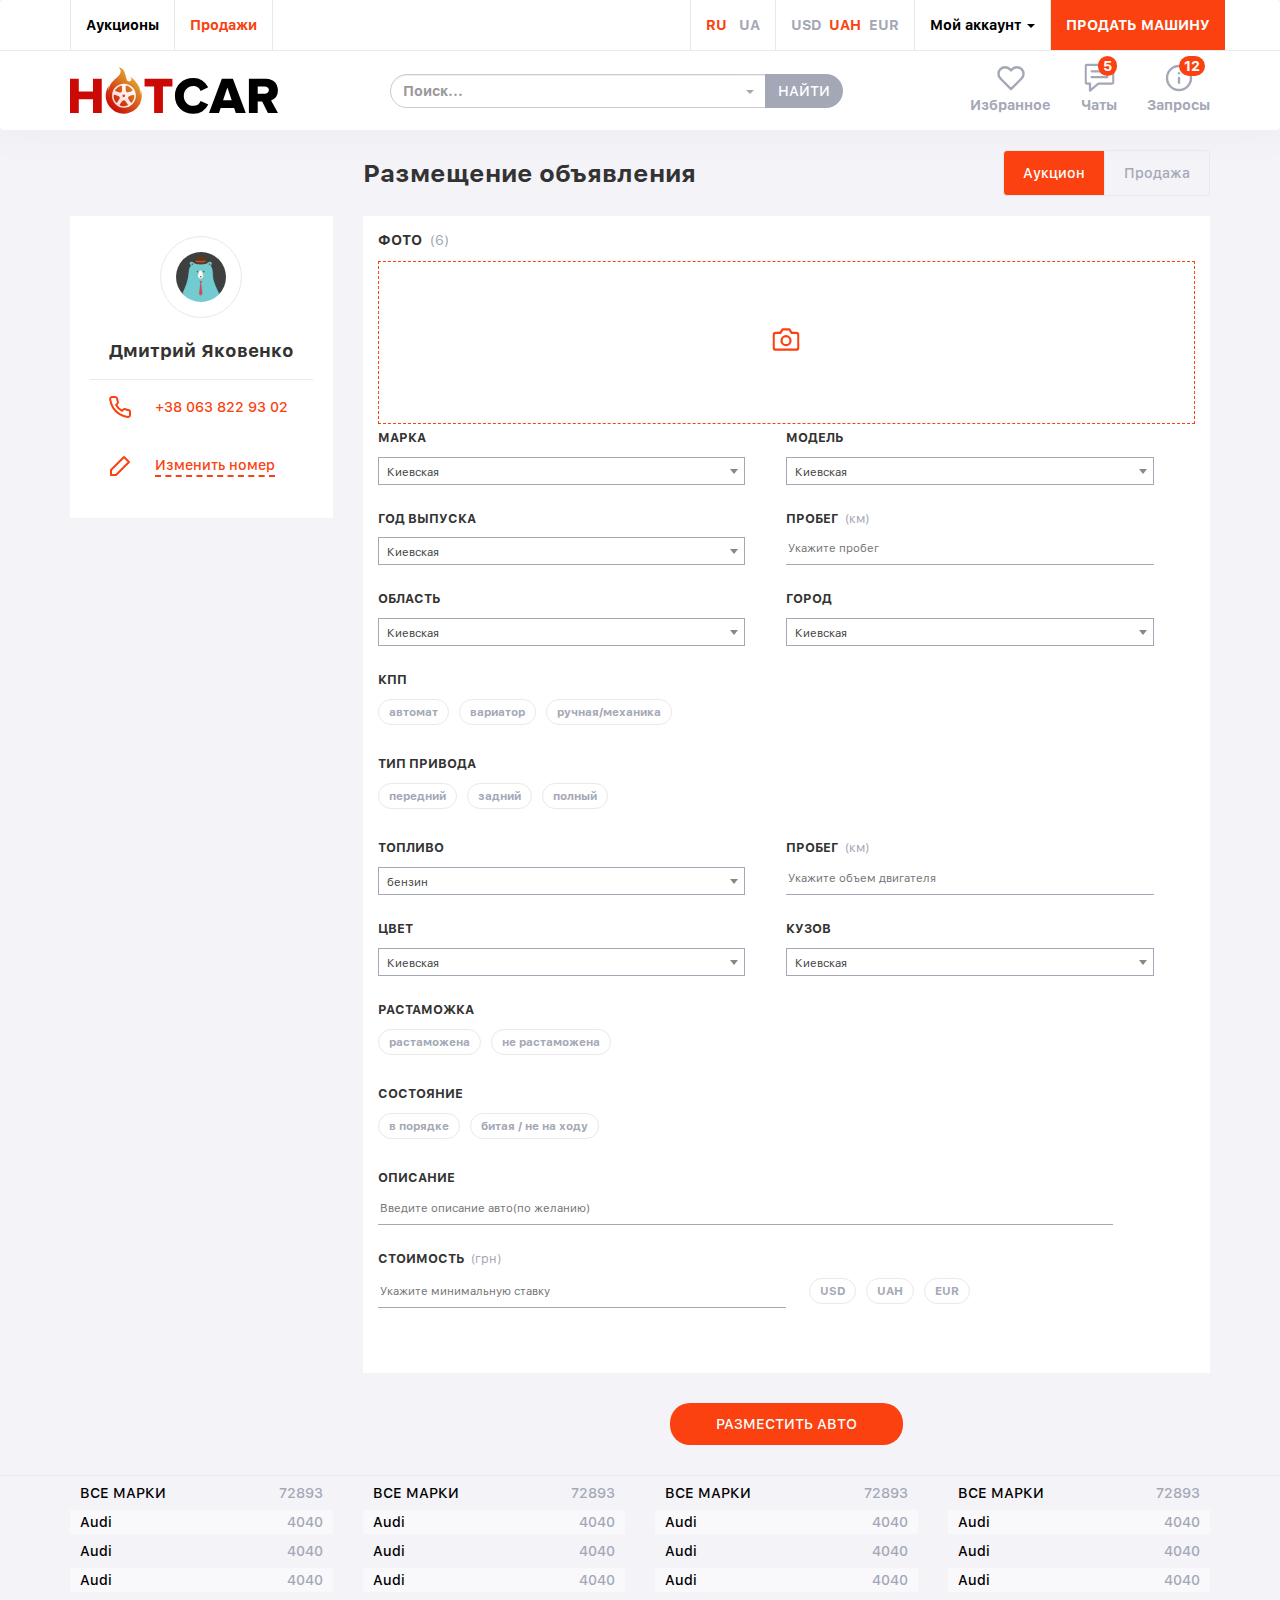
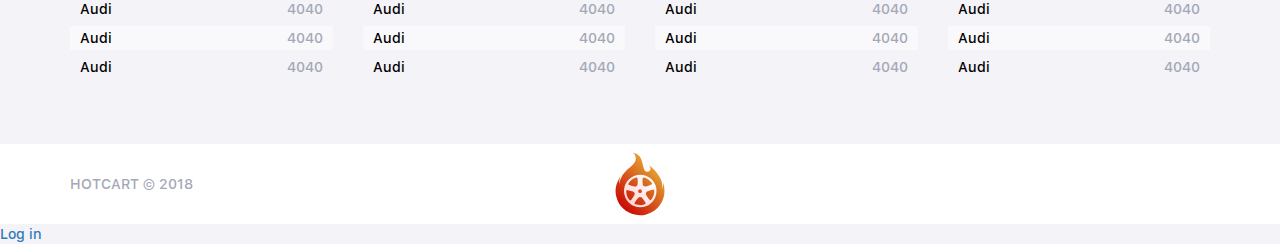
==== commit 980247b7: "adavtive" ====
--- a/advert-auction.html
+++ b/advert-auction.html
@@ -369,7 +369,7 @@
                         </div>
                         <div class="advert-opt advert-opt__long">
                             <div class="advert-opt-name">описание</div>
-                            <input type="text" class="advert-opt-input" placeholder="Введите описание авто(по желанию)">
+                            <input type="text" class="advert-opt-input advert-opt-input__long" placeholder="Введите описание авто(по желанию)">
                         </div>
                         <div class="advert-opt advert-opt__long">
                             <div class="advert-opt-name">стоимость</div>
--- a/css/style.css
+++ b/css/style.css
@@ -607,10 +607,6 @@
     right: 5%;
 }
 
-.my-rate-cars-content .auction-item-img .pic-counter {
-    bottom: 32%;
-}
-
 .car-info-svg {
     display: inline-block;
     height: 20px;
@@ -675,7 +671,7 @@
 
 .show-filters.fixed-top {
     position: fixed;
-    z-index: 9;
+    z-index: 55;
     top: 5px;
     left: 10px;
 }
@@ -1269,7 +1265,7 @@
     position: absolute;
     height: 20px;
     width: 100%;
-    z-index: 99;
+    z-index: 10;
     top: 37%;
 }
 
@@ -1731,6 +1727,9 @@
     border-bottom: 1px solid var(--regGtey);
 }
 
+.advert-opt-input__long {
+    display: block;
+}
 
 .advert-opt-list .advert-opt-input {
     width: 50%;
@@ -1756,7 +1755,7 @@
     min-height: 163px;
     background-color: transparent;
     position: relative;
-    z-index: 99;
+    z-index: 1;
     display: flex;
     flex-wrap: wrap;
     justify-content: center;
--- a/css/media-queries.css
+++ b/css/media-queries.css
@@ -73,6 +73,10 @@
         width: 50%;
     }
 
+    .sidebar-price {
+        margin-bottom: 30px;
+    }
+
 }
 
 @media only screen and (min-width : 768px) {
@@ -101,7 +105,7 @@
     }
 
     .navbar.navbar-fixed-top {
-        z-index: 9;
+        z-index: 50;
     }
 
     .navbar .container-fluid .navbar-brand-sm {
@@ -336,6 +340,31 @@
         width: 70%;
     }
 
+    .popup-content {
+        width: auto;
+    }
+
+    .profile-set-wrapper {
+        padding: 15px;
+    }
+
+    .profile-set {
+        width: 100%;
+        float: none;
+    }
+
+    .profile-set-img {
+        width: 100%;
+        display: flex;
+        align-items: center;
+        justify-content: center;
+        flex-direction: column
+    }
+
+    .advert-type-select .advert-btn {
+        padding: 10px 5px;;
+    }
+
 }
 
 @media only screen and (max-width : 475px) {
@@ -353,4 +382,36 @@
         margin-right: 0;
         margin-bottom: 10px;
     }
-}
+
+    .popup-tab {
+        padding: 15px 5px;
+    }
+
+    .popup-tab-num {
+        margin-right: 2px;
+    }
+
+    .popup-modal-dismiss {
+        margin: 13px 5px 13px 0;
+    }
+
+    .btn-popup {
+        width: 100%;
+    }
+
+    .btn-round {
+        padding: 10px;
+    }
+
+    .advert-type-select {
+        flex-direction: column;
+    }
+
+    .advert-type-select .advert-btn {
+        padding: 5px 10px;
+        -webkit-border-radius: 0;
+        -moz-border-radius: 0;
+        border-radius: 0;
+    }
+    
+}
